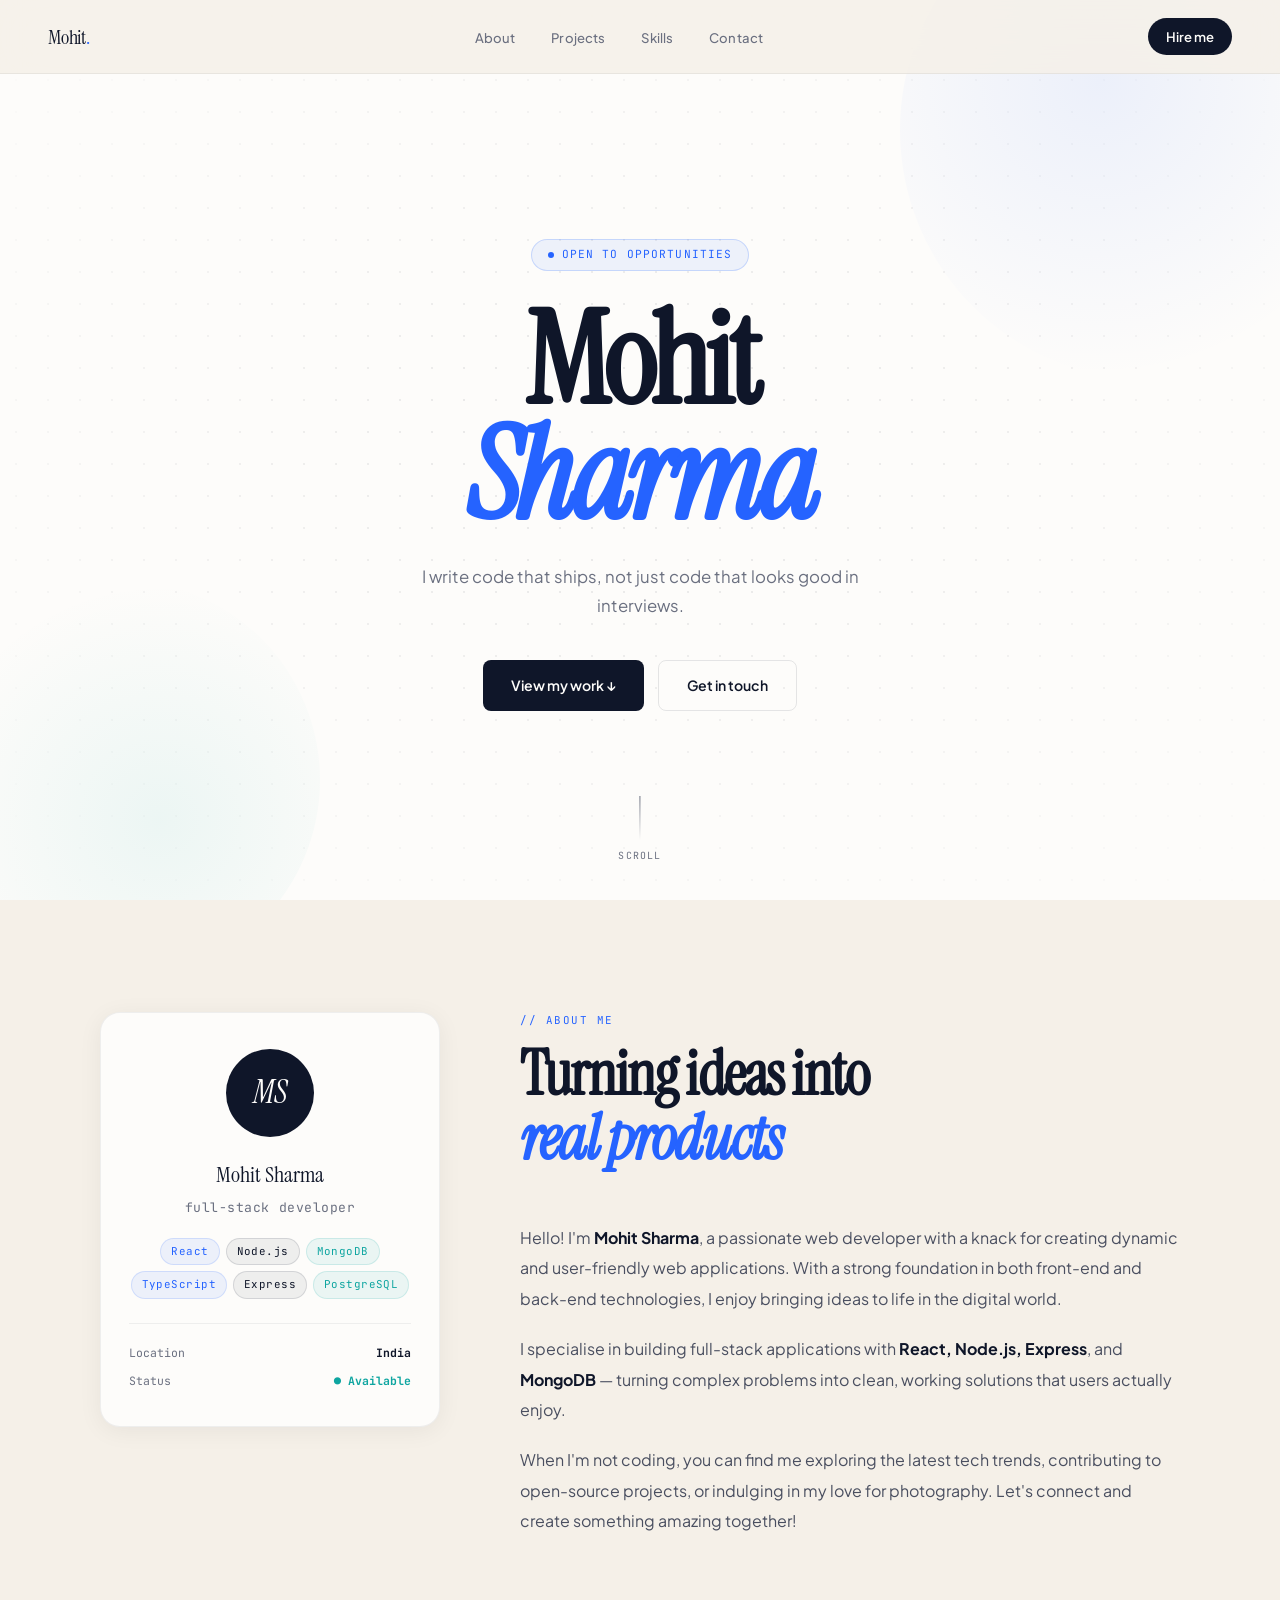
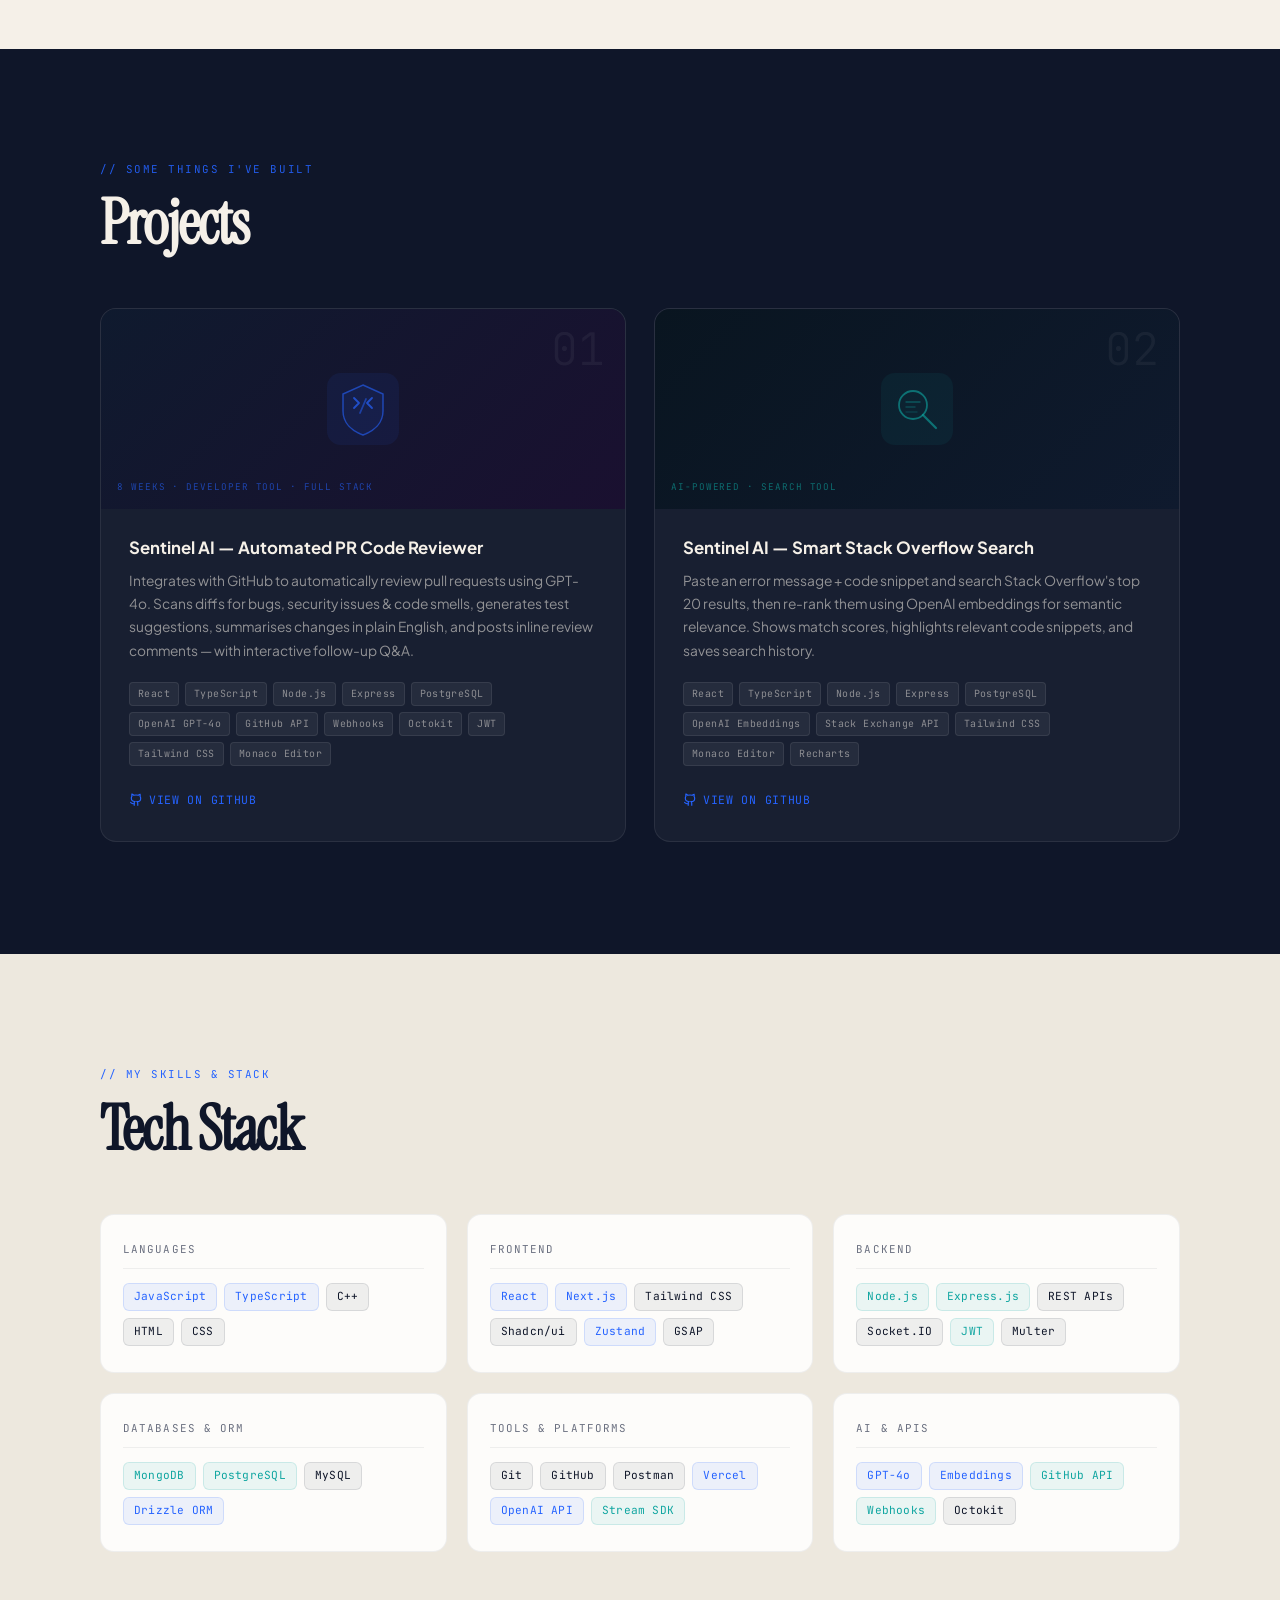
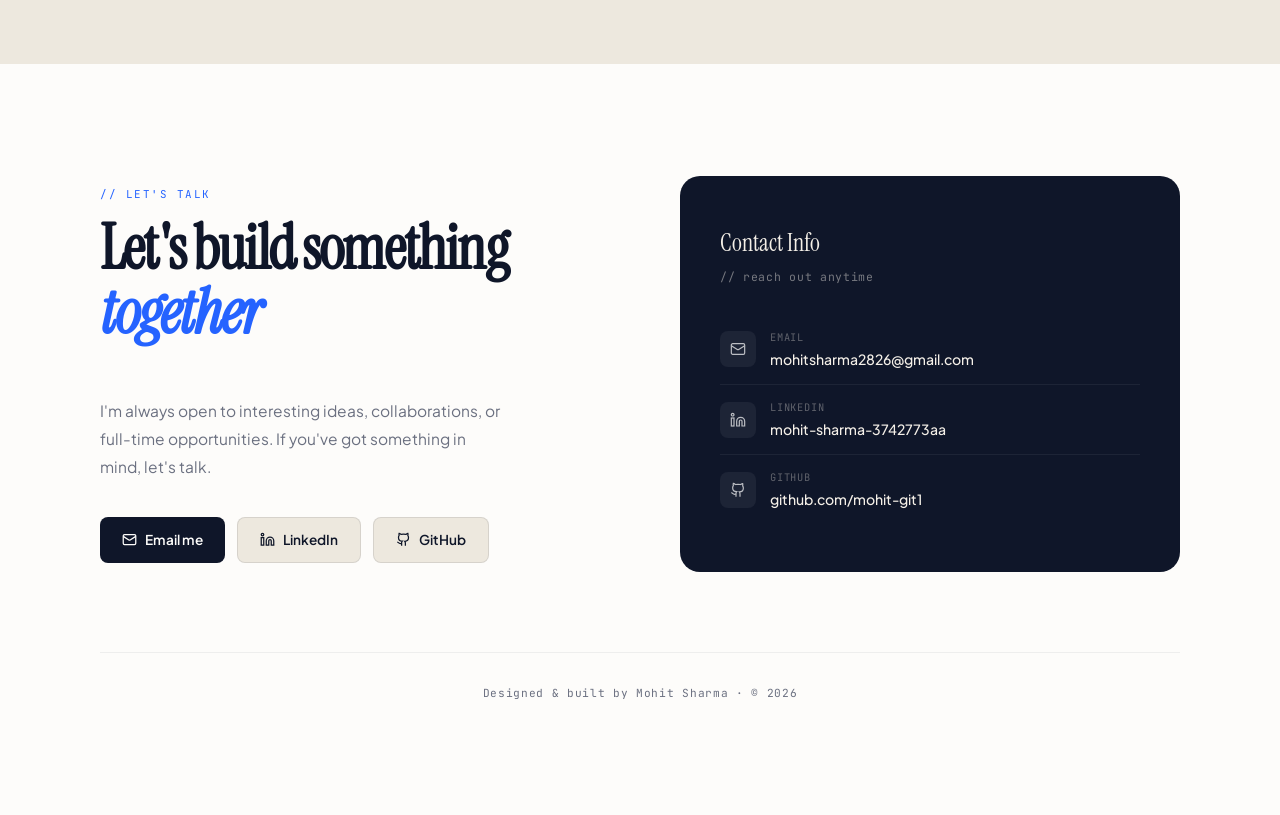
==== index.html @ 9b2e56fc "Initial commit Created from https://vercel.com/new" ====
<!DOCTYPE html>
<html lang="en">
<head>
  <meta charset="UTF-8" />
  <meta name="viewport" content="width=device-width, initial-scale=1.0" />
  <meta name="description" content="Mohit Sharma — Full-Stack Developer building real products." />
  <title>Mohit Sharma — Full-Stack Developer</title>
  <link rel="preconnect" href="https://fonts.googleapis.com" />
  <link rel="preconnect" href="https://fonts.gstatic.com" crossorigin />
  <link href="https://fonts.googleapis.com/css2?family=Instrument+Serif:ital@0;1&family=Plus+Jakarta+Sans:wght@300;400;500;600;700;800&family=JetBrains+Mono:wght@300;400;500&display=swap" rel="stylesheet" />
  <style>
    /* ─── VARIABLES ─── */
    :root {
      --cream:   #f5f0e8;
      --cream2:  #ede8de;
      --white:   #fdfcfa;
      --navy:    #0f1629;
      --navy2:   #162040;
      --blue:    #2563ff;
      --blue2:   #1d4ed8;
      --teal:    #0ea5a0;
      --rose:    #e8445a;
      --text:    #1a1f35;
      --muted:   #6b7080;
      --border:  rgba(15,22,41,0.1);
      --border2: rgba(15,22,41,0.06);

      --font-serif: 'Instrument Serif', serif;
      --font-sans:  'Plus Jakarta Sans', sans-serif;
      --font-mono:  'JetBrains Mono', monospace;
    }

    /* ─── RESET ─── */
    *, *::before, *::after { box-sizing: border-box; margin: 0; padding: 0; }
    html { scroll-behavior: smooth; }
    body {
      font-family: var(--font-sans);
      background: var(--cream);
      color: var(--text);
      line-height: 1.6;
      overflow-x: hidden;
    }
    ::selection { background: var(--blue); color: #fff; }

    /* ─── NAVBAR ─── */
    nav {
      position: fixed; top: 0; left: 0; right: 0;
      z-index: 100;
      padding: 18px 48px;
      display: flex; align-items: center; justify-content: space-between;
      background: rgba(245,240,232,0.85);
      backdrop-filter: blur(20px);
      border-bottom: 1px solid var(--border2);
    }
    .nav-logo {
      font-family: var(--font-serif);
      font-size: 1.25rem;
      color: var(--navy);
      text-decoration: none;
      letter-spacing: -0.01em;
    }
    .nav-logo span { color: var(--blue); }
    .nav-links { display: flex; gap: 36px; list-style: none; }
    .nav-links a {
      font-size: 0.82rem;
      font-weight: 500;
      color: var(--muted);
      text-decoration: none;
      letter-spacing: 0.01em;
      transition: color 0.2s;
    }
    .nav-links a:hover { color: var(--navy); }
    .nav-cta {
      font-size: 0.82rem;
      font-weight: 600;
      color: var(--white);
      background: var(--navy);
      padding: 8px 18px;
      border-radius: 100px;
      text-decoration: none;
      transition: background 0.2s;
    }
    .nav-cta:hover { background: var(--navy2); }

    /* ─── HERO ─── */
    #home {
      min-height: 100vh;
      display: flex; flex-direction: column;
      align-items: center; justify-content: center;
      padding: 130px 48px 80px;
      position: relative;
      overflow: hidden;
      background: var(--white);
    }

    /* Decorative blobs */
    .hero-blob1 {
      position: absolute;
      top: -120px; right: -120px;
      width: 500px; height: 500px;
      border-radius: 50%;
      background: radial-gradient(circle at 40% 40%, rgba(37,99,255,0.08), transparent 70%);
      pointer-events: none;
    }
    .hero-blob2 {
      position: absolute;
      bottom: -80px; left: -80px;
      width: 400px; height: 400px;
      border-radius: 50%;
      background: radial-gradient(circle at 60% 60%, rgba(14,165,160,0.07), transparent 70%);
      pointer-events: none;
    }
    /* Subtle dot grid */
    .hero-dots {
      position: absolute; inset: 0;
      background-image: radial-gradient(circle, rgba(15,22,41,0.08) 1px, transparent 1px);
      background-size: 32px 32px;
      mask-image: radial-gradient(ellipse 70% 70% at 50% 50%, black 20%, transparent 100%);
      pointer-events: none;
    }

    .hero-content {
      position: relative; z-index: 1;
      text-align: center;
      max-width: 780px;
    }

    .hero-badge {
      display: inline-flex; align-items: center; gap: 8px;
      font-family: var(--font-mono);
      font-size: 0.7rem;
      letter-spacing: 0.1em;
      text-transform: uppercase;
      color: var(--blue);
      background: rgba(37,99,255,0.07);
      border: 1px solid rgba(37,99,255,0.2);
      padding: 6px 16px;
      border-radius: 100px;
      margin-bottom: 32px;
    }
    .hero-badge-dot {
      width: 6px; height: 6px;
      border-radius: 50%;
      background: var(--blue);
      animation: blink 2s ease-in-out infinite;
    }
    @keyframes blink {
      0%,100% { opacity:1; } 50% { opacity:0.3; }
    }

    .hero-name {
      font-family: var(--font-serif);
      font-size: clamp(4rem, 10vw, 9rem);
      line-height: 0.9;
      letter-spacing: -0.04em;
      color: var(--navy);
      margin-bottom: 28px;
    }
    .hero-name em {
      font-style: italic;
      color: var(--blue);
    }

    .hero-tagline {
      font-size: 1.05rem;
      color: var(--muted);
      max-width: 440px;
      margin: 0 auto 40px;
      line-height: 1.75;
      font-weight: 400;
    }

    .hero-actions {
      display: flex; gap: 14px; justify-content: center; flex-wrap: wrap;
    }
    .btn-solid {
      display: inline-flex; align-items: center; gap: 8px;
      background: var(--navy);
      color: var(--white);
      font-size: 0.88rem;
      font-weight: 600;
      padding: 13px 28px;
      border-radius: 8px;
      text-decoration: none;
      transition: transform 0.2s, box-shadow 0.2s;
    }
    .btn-solid:hover { transform: translateY(-2px); box-shadow: 0 8px 28px rgba(15,22,41,0.2); }
    .btn-outline {
      display: inline-flex; align-items: center; gap: 8px;
      background: transparent;
      color: var(--navy);
      font-size: 0.88rem;
      font-weight: 600;
      padding: 13px 28px;
      border-radius: 8px;
      text-decoration: none;
      border: 1.5px solid var(--border);
      transition: border-color 0.2s, color 0.2s;
    }
    .btn-outline:hover { border-color: var(--blue); color: var(--blue); }

    .scroll-cue {
      position: absolute; bottom: 36px; left: 50%; transform: translateX(-50%);
      display: flex; flex-direction: column; align-items: center; gap: 8px;
      font-family: var(--font-mono); font-size: 0.62rem;
      letter-spacing: 0.12em; text-transform: uppercase;
      color: var(--muted);
    }
    .scroll-cue-bar {
      width: 1px; height: 44px;
      background: linear-gradient(to bottom, var(--muted), transparent);
      animation: grow 2s ease-in-out infinite;
    }
    @keyframes grow { 0%,100%{opacity:0.3;transform:scaleY(0.5)} 50%{opacity:1;transform:scaleY(1)} }

    /* ─── SHARED ─── */
    section { padding: 112px 48px; }
    .container { max-width: 1080px; margin: 0 auto; }
    .label {
      font-family: var(--font-mono);
      font-size: 0.68rem;
      letter-spacing: 0.14em;
      text-transform: uppercase;
      color: var(--blue);
      margin-bottom: 14px;
    }
    .heading {
      font-family: var(--font-serif);
      font-size: clamp(2.4rem, 5vw, 3.8rem);
      line-height: 1.05;
      letter-spacing: -0.03em;
      color: var(--navy);
      margin-bottom: 52px;
    }
    .heading em { font-style: italic; color: var(--blue); }

    /* ─── ABOUT ─── */
    #about { background: var(--cream); }

    .about-wrap {
      display: grid;
      grid-template-columns: 340px 1fr;
      gap: 80px;
      align-items: start;
    }
    .about-card {
      background: var(--white);
      border: 1px solid var(--border2);
      border-radius: 20px;
      padding: 36px 28px;
      text-align: center;
      box-shadow: 0 4px 24px rgba(15,22,41,0.06);
    }
    .about-monogram {
      width: 88px; height: 88px;
      border-radius: 50%;
      background: var(--navy);
      display: flex; align-items: center; justify-content: center;
      margin: 0 auto 20px;
      font-family: var(--font-serif);
      font-size: 2rem;
      color: var(--white);
      font-style: italic;
    }
    .about-card-name {
      font-family: var(--font-serif);
      font-size: 1.4rem;
      color: var(--navy);
      margin-bottom: 4px;
    }
    .about-card-role {
      font-size: 0.82rem;
      color: var(--muted);
      margin-bottom: 20px;
      font-family: var(--font-mono);
      letter-spacing: 0.04em;
    }
    .about-pills {
      display: flex; flex-wrap: wrap; gap: 6px; justify-content: center;
      margin-bottom: 24px;
    }
    .pill {
      font-family: var(--font-mono);
      font-size: 0.68rem;
      padding: 4px 10px;
      border-radius: 100px;
      letter-spacing: 0.04em;
    }
    .pill-blue   { background: rgba(37,99,255,0.08);  color: var(--blue);  border: 1px solid rgba(37,99,255,0.15); }
    .pill-teal   { background: rgba(14,165,160,0.08); color: var(--teal);  border: 1px solid rgba(14,165,160,0.15); }
    .pill-navy   { background: rgba(15,22,41,0.06);   color: var(--navy);  border: 1px solid rgba(15,22,41,0.12); }
    .about-divider { height: 1px; background: var(--border2); margin: 0 0 20px; }
    .about-stat {
      font-family: var(--font-mono);
      font-size: 0.72rem;
      color: var(--muted);
      display: flex; justify-content: space-between;
    }
    .about-stat strong { color: var(--navy); }

    .about-text p {
      font-size: 1rem;
      color: #4a4f60;
      line-height: 1.9;
      margin-bottom: 20px;
    }
    .about-text p strong { color: var(--navy); }
    .about-text p:last-child { margin-bottom: 0; }

    /* ─── PROJECTS ─── */
    #projects { background: var(--navy); }
    #projects .label { color: rgba(37,99,255,0.9); }
    #projects .heading { color: var(--cream); }
    #projects .heading em { color: rgba(37,99,255,0.9); }

    .proj-grid {
      display: grid;
      grid-template-columns: 1fr 1fr;
      gap: 28px;
    }

    .proj-card {
      background: rgba(255,255,255,0.04);
      border: 1px solid rgba(255,255,255,0.08);
      border-radius: 16px;
      overflow: hidden;
      transition: transform 0.3s, border-color 0.3s;
      display: flex; flex-direction: column;
    }
    .proj-card:hover {
      transform: translateY(-5px);
      border-color: rgba(37,99,255,0.4);
    }

    .proj-thumb {
      height: 200px;
      display: flex; align-items: center; justify-content: center;
      position: relative;
      overflow: hidden;
    }
    .proj-thumb-num {
      position: absolute; top: 18px; right: 20px;
      font-family: var(--font-mono);
      font-size: 2.8rem; font-weight: 300;
      line-height: 1;
      color: rgba(255,255,255,0.05);
    }
    .proj-thumb-tag {
      position: absolute; bottom: 14px; left: 16px;
      font-family: var(--font-mono);
      font-size: 0.58rem; letter-spacing: 0.1em;
      text-transform: uppercase;
    }

    .proj-body {
      padding: 28px;
      flex: 1; display: flex; flex-direction: column;
    }
    .proj-title {
      font-size: 1.05rem; font-weight: 700;
      color: var(--cream);
      margin-bottom: 10px;
      line-height: 1.3;
    }
    .proj-desc {
      font-size: 0.86rem;
      color: rgba(245,240,232,0.55);
      line-height: 1.7;
      margin-bottom: 20px;
      flex: 1;
    }
    .proj-chips {
      display: flex; flex-wrap: wrap; gap: 6px;
      margin-bottom: 22px;
    }
    .chip {
      font-family: var(--font-mono);
      font-size: 0.62rem;
      padding: 3px 8px;
      border-radius: 4px;
      background: rgba(255,255,255,0.06);
      color: rgba(245,240,232,0.5);
      border: 1px solid rgba(255,255,255,0.08);
      letter-spacing: 0.04em;
    }
    .proj-link {
      font-family: var(--font-mono);
      font-size: 0.72rem;
      letter-spacing: 0.06em;
      text-transform: uppercase;
      color: var(--blue);
      text-decoration: none;
      transition: opacity 0.2s;
      display: inline-flex; align-items: center; gap: 6px;
    }
    .proj-link:hover { opacity: 0.7; }

    /* ─── SKILLS ─── */
    #skills { background: var(--cream2); }

    .skills-grid {
      display: grid;
      grid-template-columns: repeat(3, 1fr);
      gap: 20px;
    }
    .skill-box {
      background: var(--white);
      border: 1px solid var(--border2);
      border-radius: 14px;
      padding: 26px 22px;
      transition: box-shadow 0.25s, transform 0.25s;
    }
    .skill-box:hover {
      box-shadow: 0 8px 32px rgba(15,22,41,0.08);
      transform: translateY(-3px);
    }
    .skill-box-title {
      font-family: var(--font-mono);
      font-size: 0.68rem;
      letter-spacing: 0.1em;
      text-transform: uppercase;
      color: var(--muted);
      margin-bottom: 14px;
      padding-bottom: 10px;
      border-bottom: 1px solid var(--border2);
    }
    .skill-tags { display: flex; flex-wrap: wrap; gap: 7px; }
    .stag {
      font-family: var(--font-mono);
      font-size: 0.7rem;
      padding: 4px 10px;
      border-radius: 6px;
      letter-spacing: 0.02em;
    }
    .stag-b { background: rgba(37,99,255,0.08);  color: var(--blue); border: 1px solid rgba(37,99,255,0.15); }
    .stag-t { background: rgba(14,165,160,0.08); color: var(--teal); border: 1px solid rgba(14,165,160,0.15); }
    .stag-n { background: rgba(15,22,41,0.06);   color: var(--navy); border: 1px solid rgba(15,22,41,0.1); }

    /* ─── CONTACT ─── */
    #contact { background: var(--white); }
    .contact-inner {
      display: grid;
      grid-template-columns: 1fr 1fr;
      gap: 80px;
      align-items: center;
    }
    .contact-left .heading { margin-bottom: 20px; }
    .contact-desc {
      font-size: 0.97rem;
      color: var(--muted);
      line-height: 1.8;
      margin-bottom: 36px;
      max-width: 400px;
    }
    .contact-links-row {
      display: flex; gap: 12px; flex-wrap: wrap;
    }
    .cl {
      display: inline-flex; align-items: center; gap: 8px;
      padding: 11px 22px;
      border-radius: 8px;
      font-size: 0.85rem;
      font-weight: 600;
      text-decoration: none;
      transition: transform 0.2s, box-shadow 0.2s;
    }
    .cl:hover { transform: translateY(-2px); }
    .cl-filled { background: var(--navy); color: var(--white); }
    .cl-filled:hover { box-shadow: 0 8px 28px rgba(15,22,41,0.2); }
    .cl-soft { background: var(--cream2); color: var(--navy); border: 1px solid var(--border); }
    .cl-soft:hover { border-color: var(--navy); }

    .contact-right {
      background: var(--navy);
      border-radius: 20px;
      padding: 48px 40px;
      color: var(--cream);
    }
    .contact-right-title {
      font-family: var(--font-serif);
      font-size: 1.5rem;
      margin-bottom: 6px;
      color: var(--cream);
    }
    .contact-right-sub {
      font-family: var(--font-mono);
      font-size: 0.72rem;
      color: rgba(245,240,232,0.45);
      letter-spacing: 0.06em;
      margin-bottom: 28px;
    }
    .contact-info-row {
      display: flex; align-items: center; gap: 14px;
      padding: 14px 0;
      border-bottom: 1px solid rgba(255,255,255,0.06);
    }
    .contact-info-row:last-child { border-bottom: none; }
    .ci-icon {
      width: 36px; height: 36px;
      border-radius: 8px;
      background: rgba(255,255,255,0.06);
      display: flex; align-items: center; justify-content: center;
      flex-shrink: 0;
    }
    .ci-icon svg { opacity: 0.7; }
    .ci-label {
      font-family: var(--font-mono);
      font-size: 0.65rem;
      color: rgba(245,240,232,0.35);
      text-transform: uppercase;
      letter-spacing: 0.08em;
      margin-bottom: 2px;
    }
    .ci-value {
      font-size: 0.88rem;
      color: var(--cream);
      font-weight: 500;
    }
    .ci-value a { color: inherit; text-decoration: none; }
    .ci-value a:hover { color: rgba(37,99,255,0.9); }

    .contact-footer {
      margin-top: 80px;
      padding-top: 32px;
      border-top: 1px solid var(--border2);
      font-family: var(--font-mono);
      font-size: 0.7rem;
      color: var(--muted);
      text-align: center;
      letter-spacing: 0.06em;
    }

    /* ─── ANIMATIONS ─── */
    .fade-up {
      opacity: 0;
      transform: translateY(28px);
      transition: opacity 0.7s cubic-bezier(0.22,1,0.36,1), transform 0.7s cubic-bezier(0.22,1,0.36,1);
    }
    .fade-up.visible { opacity: 1; transform: translateY(0); }
    .fade-up:nth-child(2) { transition-delay: 0.08s; }
    .fade-up:nth-child(3) { transition-delay: 0.16s; }
    .fade-up:nth-child(4) { transition-delay: 0.24s; }

    /* ─── RESPONSIVE ─── */
    @media (max-width: 900px) {
      nav { padding: 16px 24px; }
      .nav-links { display: none; }
      section { padding: 72px 24px; }
      .about-wrap { grid-template-columns: 1fr; gap: 36px; }
      .about-card { max-width: 320px; margin: 0 auto; }
      .proj-grid { grid-template-columns: 1fr; }
      .skills-grid { grid-template-columns: 1fr 1fr; }
      .contact-inner { grid-template-columns: 1fr; gap: 48px; }
    }
    @media (max-width: 560px) {
      .skills-grid { grid-template-columns: 1fr; }
      .hero-name { font-size: 3.4rem; }
    }
  </style>
</head>
<body>

  <!-- ── NAV ── -->
  <nav>
    <a href="#home" class="nav-logo">Mohit<span>.</span></a>
    <ul class="nav-links">
      <li><a href="#about">About</a></li>
      <li><a href="#projects">Projects</a></li>
      <li><a href="#skills">Skills</a></li>
      <li><a href="#contact">Contact</a></li>
    </ul>
    <a href="mailto:mohitsharma2826@gmail.com" class="nav-cta">Hire me</a>
  </nav>

  <!-- ── HERO ── -->
  <section id="home">
    <div class="hero-dots"></div>
    <div class="hero-blob1"></div>
    <div class="hero-blob2"></div>

    <div class="hero-content">
      <div class="hero-badge">
        <span class="hero-badge-dot"></span>
        Open to opportunities
      </div>
      <h1 class="hero-name">Mohit<br /><em>Sharma</em></h1>
      <p class="hero-tagline">
      I write code that ships, not just code that looks good in interviews.
      </p>
      <div class="hero-actions">
        <a href="#projects" class="btn-solid">View my work ↓</a>
        <a href="#contact" class="btn-outline">Get in touch</a>
      </div>
    </div>

    <div class="scroll-cue">
      <div class="scroll-cue-bar"></div>
      <span>scroll</span>
    </div>
  </section>

  <!-- ── ABOUT ── -->
  <section id="about">
    <div class="container">
      <div class="about-wrap">
        <div class="about-card fade-up">
          <div class="about-monogram">MS</div>
          <div class="about-card-name">Mohit Sharma</div>
          <div class="about-card-role">full-stack developer</div>
          <div class="about-pills">
            <span class="pill pill-blue">React</span>
            <span class="pill pill-navy">Node.js</span>
            <span class="pill pill-teal">MongoDB</span>
            <span class="pill pill-blue">TypeScript</span>
            <span class="pill pill-navy">Express</span>
            <span class="pill pill-teal">PostgreSQL</span>
          </div>
          <div class="about-divider"></div>
          <div class="about-stat">
            <span>Location</span>
            <strong>India</strong>
          </div>
          <div class="about-stat" style="margin-top:10px;">
            <span>Status</span>
            <strong style="color:var(--teal);">● Available</strong>
          </div>
        </div>

        <div class="about-text fade-up">
          <div class="label">// about me</div>
          <h2 class="heading">Turning ideas into<br /><em>real products</em></h2>
          <p>
            Hello! I'm <strong>Mohit Sharma</strong>, a passionate web developer with a knack for
            creating dynamic and user-friendly web applications. With a strong foundation in both
            front-end and back-end technologies, I enjoy bringing ideas to life in the digital world.
          </p>
          <p>
            I specialise in building full-stack applications with <strong>React, Node.js, Express</strong>,
            and <strong>MongoDB</strong> — turning complex problems into clean, working solutions
            that users actually enjoy.
          </p>
          <p>
            When I'm not coding, you can find me exploring the latest tech trends, contributing to
            open-source projects, or indulging in my love for photography. Let's connect and create
            something amazing together!
          </p>
        </div>
      </div>
    </div>
  </section>

  <!-- ── PROJECTS ── -->
  <section id="projects">
    <div class="container">
      <div class="label fade-up">// some things i've built</div>
      <h2 class="heading fade-up">Projects</h2>

      <div class="proj-grid">

        <!-- Sentinel AI: PR Reviewer -->
        <div class="proj-card fade-up">
          <div class="proj-thumb" style="background: linear-gradient(135deg, #0f1a2e 0%, #1a1030 100%);">
            <span class="proj-thumb-num">01</span>
            <svg width="72" height="72" fill="none" viewBox="0 0 72 72">
              <rect width="72" height="72" rx="14" fill="rgba(37,99,255,0.08)"/>
              <path d="M36 12 L56 21 L56 38 C56 50 47 58 36 62 C25 58 16 50 16 38 L16 21 Z"
                stroke="rgba(37,99,255,0.6)" stroke-width="1.5" fill="rgba(37,99,255,0.06)"/>
              <path d="M27 35 l5-5 l-5-5" stroke="rgba(37,99,255,0.7)" stroke-width="1.8" stroke-linecap="round" stroke-linejoin="round"/>
              <path d="M45 35 l-5-5 l5-5" stroke="rgba(37,99,255,0.7)" stroke-width="1.8" stroke-linecap="round" stroke-linejoin="round"/>
              <line x1="33" y1="40" x2="39" y2="26" stroke="rgba(37,99,255,0.5)" stroke-width="1.8" stroke-linecap="round"/>
            </svg>
            <span class="proj-thumb-tag" style="color:rgba(37,99,255,0.6);">8 weeks · Developer Tool · Full Stack</span>
          </div>
          <div class="proj-body">
            <div class="proj-title">Sentinel AI — Automated PR Code Reviewer</div>
            <div class="proj-desc">Integrates with GitHub to automatically review pull requests using GPT-4o. Scans diffs for bugs, security issues & code smells, generates test suggestions, summarises changes in plain English, and posts inline review comments — with interactive follow-up Q&A.</div>
            <div class="proj-chips">
              <span class="chip">React</span><span class="chip">TypeScript</span>
              <span class="chip">Node.js</span><span class="chip">Express</span>
              <span class="chip">PostgreSQL</span><span class="chip">OpenAI GPT-4o</span>
              <span class="chip">GitHub API</span><span class="chip">Webhooks</span>
              <span class="chip">Octokit</span><span class="chip">JWT</span>
              <span class="chip">Tailwind CSS</span><span class="chip">Monaco Editor</span>
            </div>
            <div>
              <a href="https://github.com/mohit-git1" target="_blank" rel="noopener" class="proj-link">
                <svg width="14" height="14" viewBox="0 0 24 24" fill="none" stroke="currentColor" stroke-width="2"><path d="M15 22v-4a4.8 4.8 0 0 0-1-3.2c3 0 6-2 6-5.5.08-1.25-.27-2.48-1-3.5.28-1.15.28-2.35 0-3.5 0 0-1 0-3 1.5-2.64-.5-5.36-.5-8 0C6 2 5 2 5 2c-.3 1.15-.3 2.35 0 3.5A5.4 5.4 0 0 0 4 9c0 3.5 3 5.5 6 5.5-.39.49-.68 1.05-.85 1.65-.17.6-.22 1.23-.15 1.85v4"/><path d="M9 18c-4.51 2-5-2-7-2"/></svg>
                View on GitHub
              </a>
            </div>
          </div>
        </div>

        <!-- Sentinel AI: Stack Overflow Search -->
        <div class="proj-card fade-up">
          <div class="proj-thumb" style="background: linear-gradient(135deg, #091520 0%, #0f1a2e 100%);">
            <span class="proj-thumb-num">02</span>
            <svg width="72" height="72" fill="none" viewBox="0 0 72 72">
              <rect width="72" height="72" rx="14" fill="rgba(14,165,160,0.08)"/>
              <circle cx="32" cy="32" r="14" stroke="rgba(14,165,160,0.6)" stroke-width="1.8"/>
              <line x1="42" y1="42" x2="55" y2="55" stroke="rgba(14,165,160,0.6)" stroke-width="2.2" stroke-linecap="round"/>
              <line x1="25" y1="29" x2="39" y2="29" stroke="rgba(14,165,160,0.4)" stroke-width="1.4" stroke-linecap="round"/>
              <line x1="25" y1="34" x2="34" y2="34" stroke="rgba(14,165,160,0.3)" stroke-width="1.4" stroke-linecap="round"/>
              <line x1="25" y1="39" x2="36" y2="39" stroke="rgba(14,165,160,0.2)" stroke-width="1.4" stroke-linecap="round"/>
            </svg>
            <span class="proj-thumb-tag" style="color:rgba(14,165,160,0.6);">AI-Powered · Search Tool</span>
          </div>
          <div class="proj-body">
            <div class="proj-title">Sentinel AI — Smart Stack Overflow Search</div>
            <div class="proj-desc">Paste an error message + code snippet and search Stack Overflow's top 20 results, then re-rank them using OpenAI embeddings for semantic relevance. Shows match scores, highlights relevant code snippets, and saves search history.</div>
            <div class="proj-chips">
              <span class="chip">React</span><span class="chip">TypeScript</span>
              <span class="chip">Node.js</span><span class="chip">Express</span>
              <span class="chip">PostgreSQL</span><span class="chip">OpenAI Embeddings</span>
              <span class="chip">Stack Exchange API</span><span class="chip">Tailwind CSS</span>
              <span class="chip">Monaco Editor</span><span class="chip">Recharts</span>
            </div>
            <div>
              <a href="https://github.com/mohit-git1" target="_blank" rel="noopener" class="proj-link">
                <svg width="14" height="14" viewBox="0 0 24 24" fill="none" stroke="currentColor" stroke-width="2"><path d="M15 22v-4a4.8 4.8 0 0 0-1-3.2c3 0 6-2 6-5.5.08-1.25-.27-2.48-1-3.5.28-1.15.28-2.35 0-3.5 0 0-1 0-3 1.5-2.64-.5-5.36-.5-8 0C6 2 5 2 5 2c-.3 1.15-.3 2.35 0 3.5A5.4 5.4 0 0 0 4 9c0 3.5 3 5.5 6 5.5-.39.49-.68 1.05-.85 1.65-.17.6-.22 1.23-.15 1.85v4"/><path d="M9 18c-4.51 2-5-2-7-2"/></svg>
                View on GitHub
              </a>
            </div>
          </div>
        </div>

      </div>
    </div>
  </section>

  <!-- ── SKILLS ── -->
  <section id="skills">
    <div class="container">
      <div class="label fade-up">// my skills & stack</div>
      <h2 class="heading fade-up">Tech Stack</h2>

      <div class="skills-grid">

        <div class="skill-box fade-up">
          <div class="skill-box-title">Languages</div>
          <div class="skill-tags">
            <span class="stag stag-b">JavaScript</span>
            <span class="stag stag-b">TypeScript</span>
            <span class="stag stag-n">C++</span>
            <span class="stag stag-n">HTML</span>
            <span class="stag stag-n">CSS</span>
          </div>
        </div>

        <div class="skill-box fade-up">
          <div class="skill-box-title">Frontend</div>
          <div class="skill-tags">
            <span class="stag stag-b">React</span>
            <span class="stag stag-b">Next.js</span>
            <span class="stag stag-n">Tailwind CSS</span>
            <span class="stag stag-n">Shadcn/ui</span>
            <span class="stag stag-b">Zustand</span>
            <span class="stag stag-n">GSAP</span>
          </div>
        </div>

        <div class="skill-box fade-up">
          <div class="skill-box-title">Backend</div>
          <div class="skill-tags">
            <span class="stag stag-t">Node.js</span>
            <span class="stag stag-t">Express.js</span>
            <span class="stag stag-n">REST APIs</span>
            <span class="stag stag-n">Socket.IO</span>
            <span class="stag stag-t">JWT</span>
            <span class="stag stag-n">Multer</span>
          </div>
        </div>

        <div class="skill-box fade-up">
          <div class="skill-box-title">Databases & ORM</div>
          <div class="skill-tags">
            <span class="stag stag-t">MongoDB</span>
            <span class="stag stag-t">PostgreSQL</span>
            <span class="stag stag-n">MySQL</span>
            <span class="stag stag-b">Drizzle ORM</span>
          </div>
        </div>

        <div class="skill-box fade-up">
          <div class="skill-box-title">Tools & Platforms</div>
          <div class="skill-tags">
            <span class="stag stag-n">Git</span>
            <span class="stag stag-n">GitHub</span>
            <span class="stag stag-n">Postman</span>
            <span class="stag stag-b">Vercel</span>
            <span class="stag stag-b">OpenAI API</span>
            <span class="stag stag-t">Stream SDK</span>
          </div>
        </div>

        <div class="skill-box fade-up">
          <div class="skill-box-title">AI & APIs</div>
          <div class="skill-tags">
            <span class="stag stag-b">GPT-4o</span>
            <span class="stag stag-b">Embeddings</span>
            <span class="stag stag-t">GitHub API</span>
            <span class="stag stag-t">Webhooks</span>
            <span class="stag stag-n">Octokit</span>
          </div>
        </div>

      </div>
    </div>
  </section>

  <!-- ── CONTACT ── -->
  <section id="contact">
    <div class="container">
      <div class="contact-inner">

        <div class="fade-up">
          <div class="label">// let's talk</div>
          <h2 class="heading">Let's build something<br /><em>together</em></h2>
          <p class="contact-desc">
            I'm always open to interesting ideas, collaborations, or full-time opportunities.
            If you've got something in mind, let's talk.
          </p>
          <div class="contact-links-row">
            <a href="mailto:mohitsharma2826@gmail.com" class="cl cl-filled">
              <svg width="15" height="15" viewBox="0 0 24 24" fill="none" stroke="currentColor" stroke-width="2"><rect x="2" y="4" width="20" height="16" rx="2"/><path d="m22 7-8.97 5.7a1.94 1.94 0 0 1-2.06 0L2 7"/></svg>
              Email me
            </a>
            <a href="https://www.linkedin.com/in/mohit-sharma-3742773aa/" target="_blank" rel="noopener" class="cl cl-soft">
              <svg width="15" height="15" viewBox="0 0 24 24" fill="none" stroke="currentColor" stroke-width="2"><path d="M16 8a6 6 0 0 1 6 6v7h-4v-7a2 2 0 0 0-2-2 2 2 0 0 0-2 2v7h-4v-7a6 6 0 0 1 6-6z"/><rect x="2" y="9" width="4" height="12"/><circle cx="4" cy="4" r="2"/></svg>
              LinkedIn
            </a>
            <a href="https://github.com/mohit-git1" target="_blank" rel="noopener" class="cl cl-soft">
              <svg width="15" height="15" viewBox="0 0 24 24" fill="none" stroke="currentColor" stroke-width="2"><path d="M15 22v-4a4.8 4.8 0 0 0-1-3.2c3 0 6-2 6-5.5.08-1.25-.27-2.48-1-3.5.28-1.15.28-2.35 0-3.5 0 0-1 0-3 1.5-2.64-.5-5.36-.5-8 0C6 2 5 2 5 2c-.3 1.15-.3 2.35 0 3.5A5.4 5.4 0 0 0 4 9c0 3.5 3 5.5 6 5.5-.39.49-.68 1.05-.85 1.65-.17.6-.22 1.23-.15 1.85v4"/><path d="M9 18c-4.51 2-5-2-7-2"/></svg>
              GitHub
            </a>
          </div>
        </div>

        <div class="contact-right fade-up">
          <div class="contact-right-title">Contact Info</div>
          <div class="contact-right-sub">// reach out anytime</div>

          <div class="contact-info-row">
            <div class="ci-icon">
              <svg width="16" height="16" viewBox="0 0 24 24" fill="none" stroke="white" stroke-width="1.8"><rect x="2" y="4" width="20" height="16" rx="2"/><path d="m22 7-8.97 5.7a1.94 1.94 0 0 1-2.06 0L2 7"/></svg>
            </div>
            <div>
              <div class="ci-label">Email</div>
              <div class="ci-value"><a href="mailto:mohitsharma2826@gmail.com">mohitsharma2826@gmail.com</a></div>
            </div>
          </div>

          <div class="contact-info-row">
            <div class="ci-icon">
              <svg width="16" height="16" viewBox="0 0 24 24" fill="none" stroke="white" stroke-width="1.8"><path d="M16 8a6 6 0 0 1 6 6v7h-4v-7a2 2 0 0 0-2-2 2 2 0 0 0-2 2v7h-4v-7a6 6 0 0 1 6-6z"/><rect x="2" y="9" width="4" height="12"/><circle cx="4" cy="4" r="2"/></svg>
            </div>
            <div>
              <div class="ci-label">LinkedIn</div>
              <div class="ci-value"><a href="https://www.linkedin.com/in/mohit-sharma-3742773aa/" target="_blank" rel="noopener">mohit-sharma-3742773aa</a></div>
            </div>
          </div>

          <div class="contact-info-row">
            <div class="ci-icon">
              <svg width="16" height="16" viewBox="0 0 24 24" fill="none" stroke="white" stroke-width="1.8"><path d="M15 22v-4a4.8 4.8 0 0 0-1-3.2c3 0 6-2 6-5.5.08-1.25-.27-2.48-1-3.5.28-1.15.28-2.35 0-3.5 0 0-1 0-3 1.5-2.64-.5-5.36-.5-8 0C6 2 5 2 5 2c-.3 1.15-.3 2.35 0 3.5A5.4 5.4 0 0 0 4 9c0 3.5 3 5.5 6 5.5-.39.49-.68 1.05-.85 1.65-.17.6-.22 1.23-.15 1.85v4"/><path d="M9 18c-4.51 2-5-2-7-2"/></svg>
            </div>
            <div>
              <div class="ci-label">GitHub</div>
              <div class="ci-value"><a href="https://github.com/mohit-git1" target="_blank" rel="noopener">github.com/mohit-git1</a></div>
            </div>
          </div>
        </div>

      </div>

      <div class="contact-footer">
        Designed &amp; built by Mohit Sharma · © <span id="year"></span>
      </div>
    </div>
  </section>

  <!-- ── JS ── -->
  <script>
    // Year
    document.getElementById('year').textContent = new Date().getFullYear();

    // Scroll animations
    const observer = new IntersectionObserver(entries => {
      entries.forEach(e => { if (e.isIntersecting) e.target.classList.add('visible'); });
    }, { threshold: 0.1 });
    document.querySelectorAll('.fade-up').forEach(el => observer.observe(el));

    // Hero entrance
    const name = document.querySelector('.hero-name');
    name.style.opacity = '0';
    name.style.transform = 'translateY(18px)';
    setTimeout(() => {
      name.style.transition = 'opacity 0.9s cubic-bezier(0.22,1,0.36,1), transform 0.9s cubic-bezier(0.22,1,0.36,1)';
      name.style.opacity = '1';
      name.style.transform = 'translateY(0)';
    }, 80);
  </script>

</body>
</html>
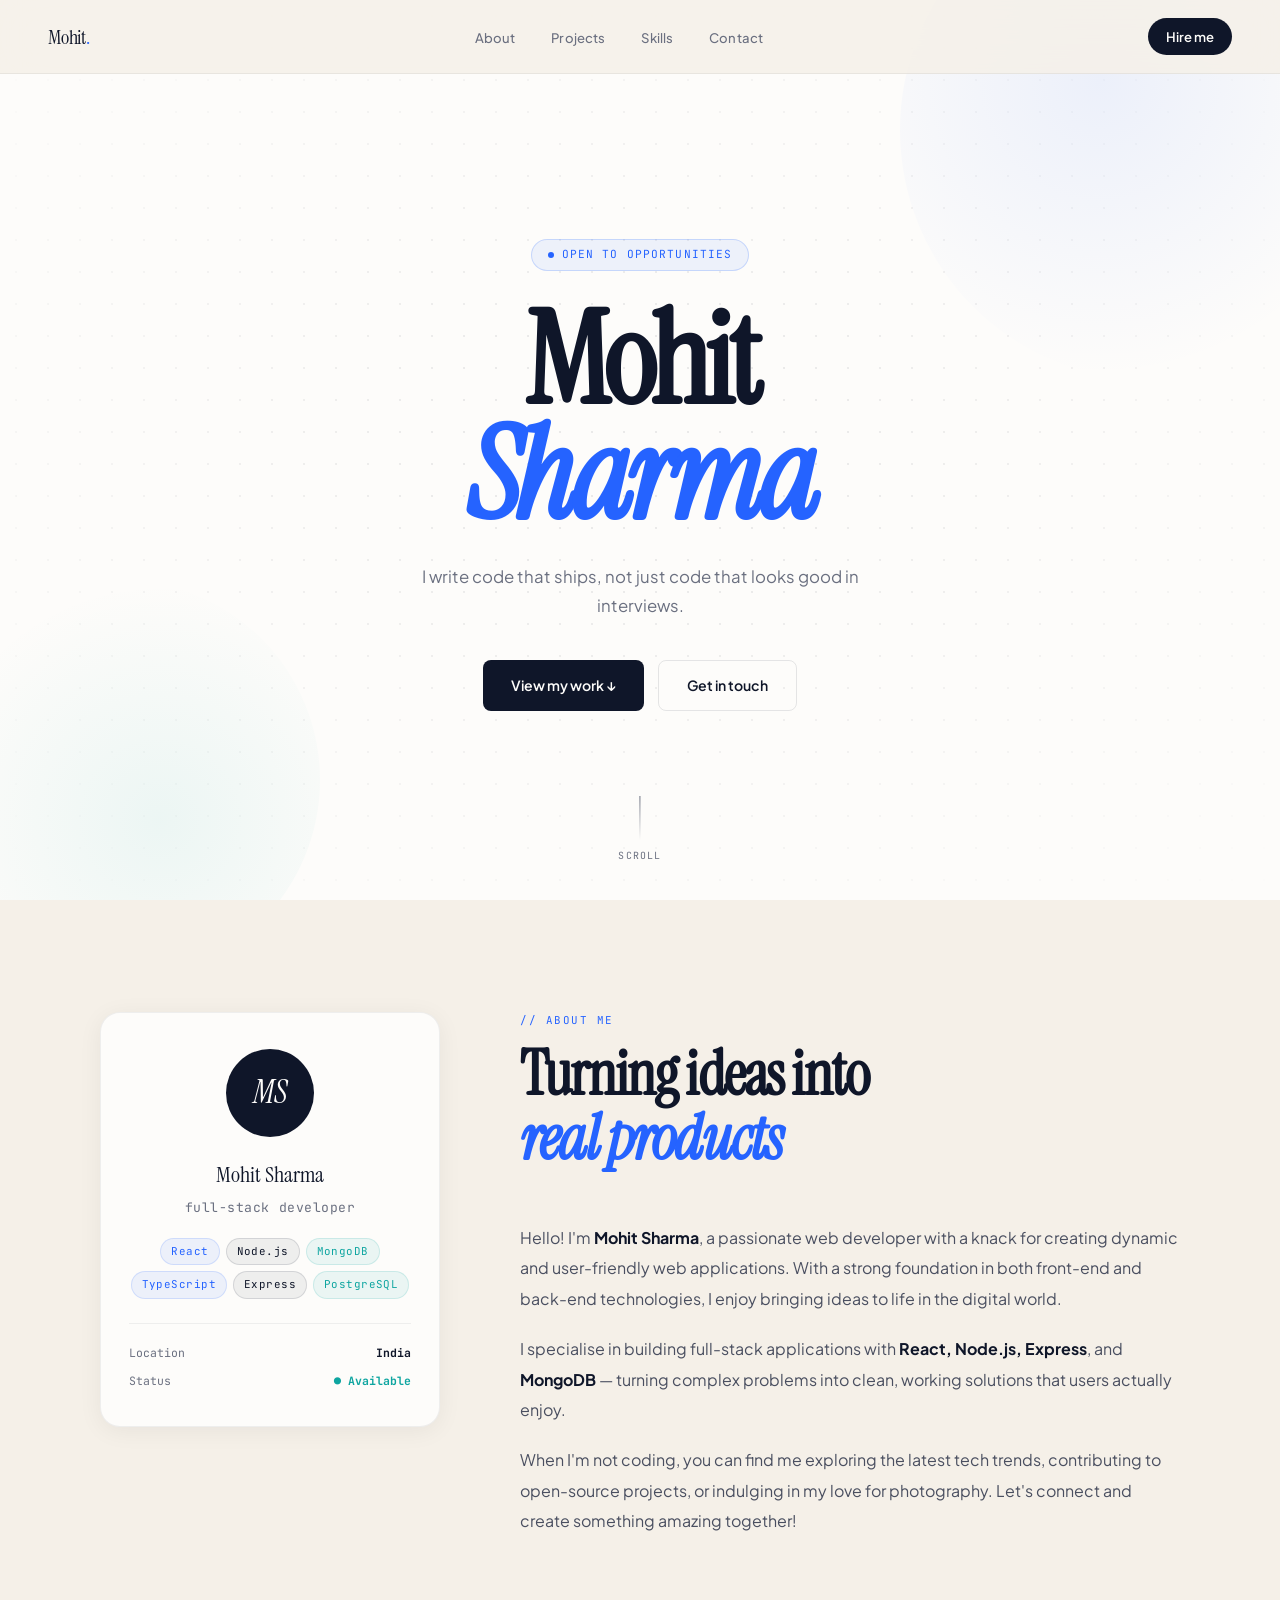
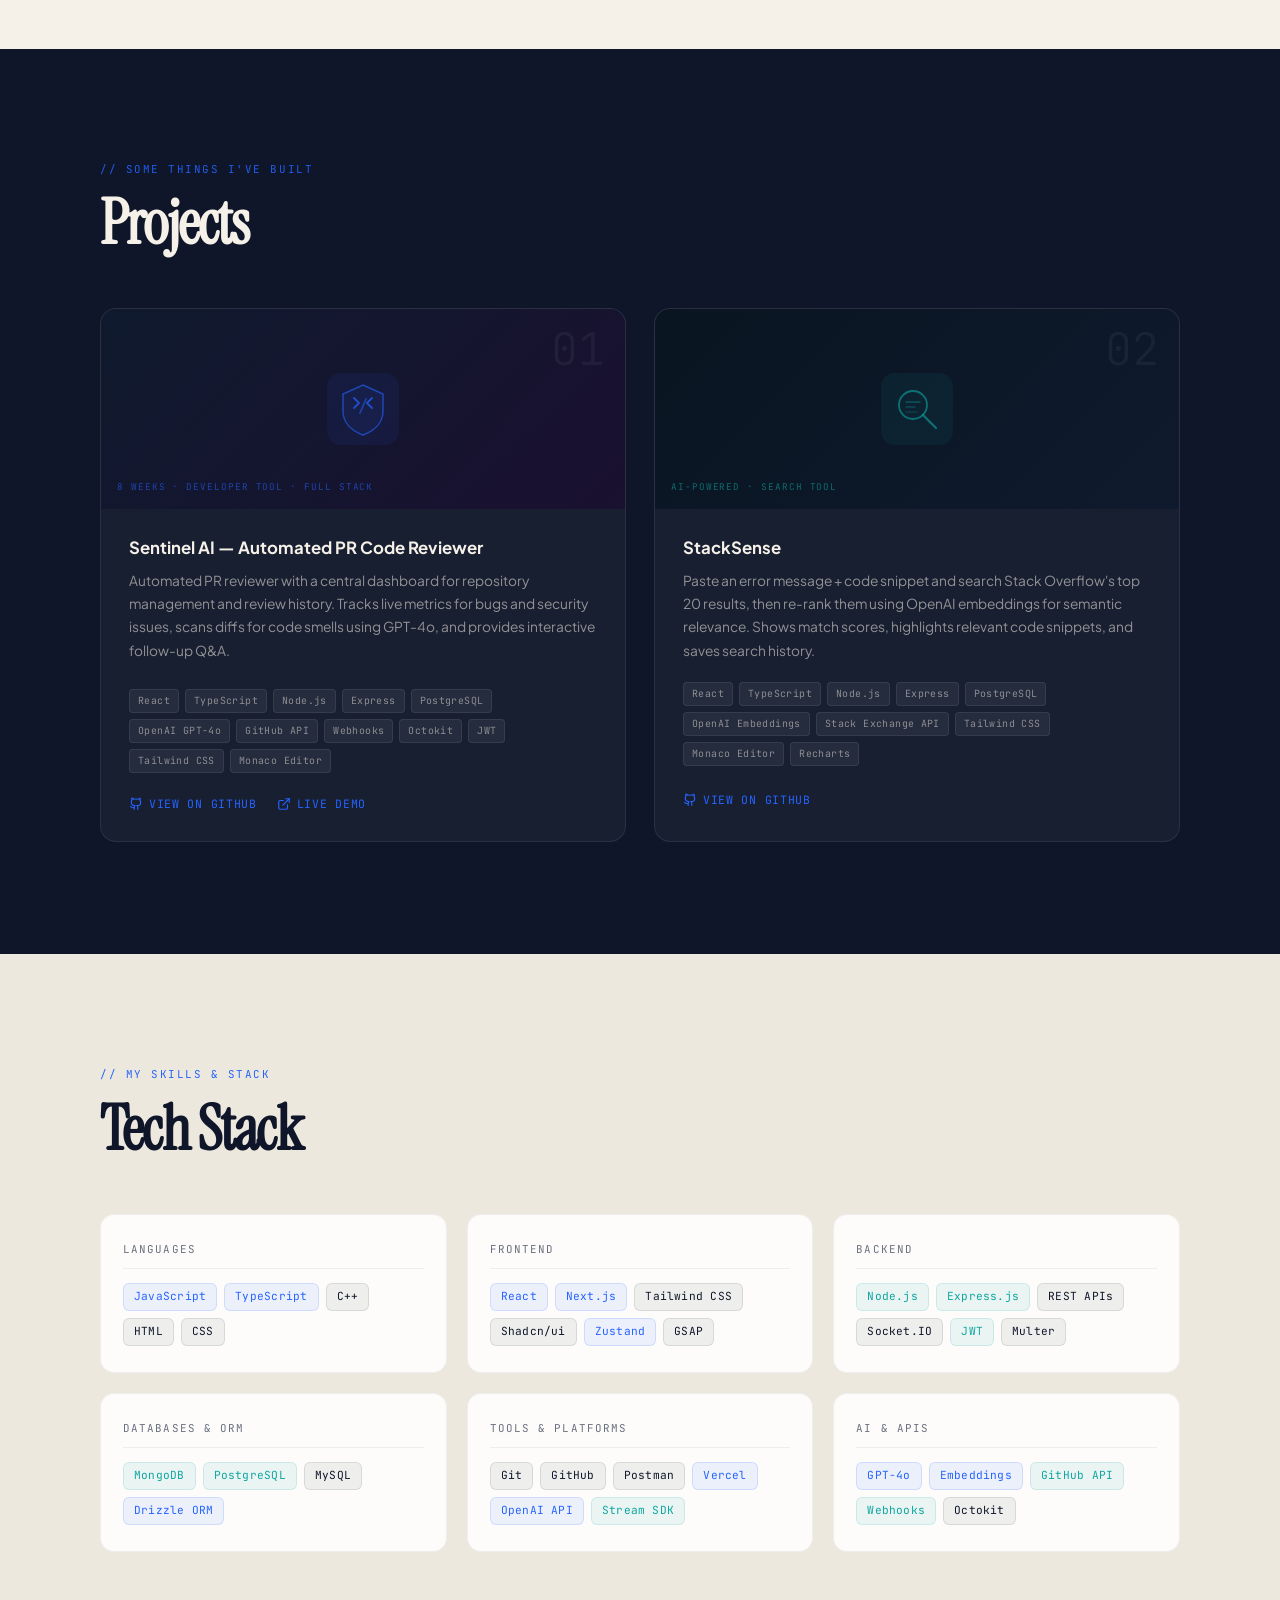
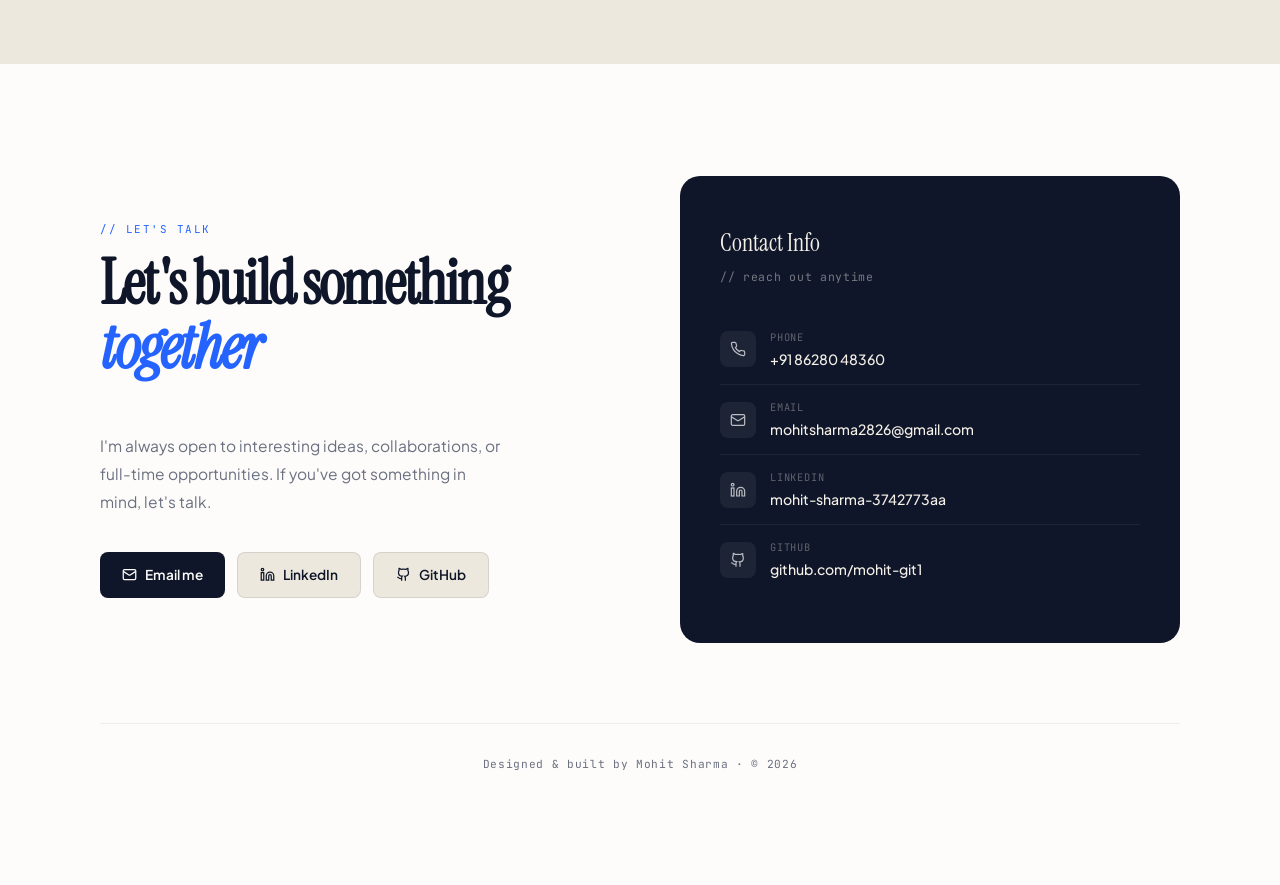
==== commit 55f98436: "added contact number" ====
--- a/index.html
+++ b/index.html
@@ -673,7 +673,7 @@
           </div>
           <div class="proj-body">
             <div class="proj-title">Sentinel AI — Automated PR Code Reviewer</div>
-            <div class="proj-desc">Integrates with GitHub to automatically review pull requests using GPT-4o. Scans diffs for bugs, security issues & code smells, generates test suggestions, summarises changes in plain English, and posts inline review comments — with interactive follow-up Q&A.</div>
+            <div class="proj-desc">Automated PR reviewer with a central dashboard for repository management and review history. Tracks live metrics for bugs and security issues, scans diffs for code smells using GPT-4o, and provides interactive follow-up Q&A.</div>
             <div class="proj-chips">
               <span class="chip">React</span><span class="chip">TypeScript</span>
               <span class="chip">Node.js</span><span class="chip">Express</span>
@@ -682,16 +682,20 @@
               <span class="chip">Octokit</span><span class="chip">JWT</span>
               <span class="chip">Tailwind CSS</span><span class="chip">Monaco Editor</span>
             </div>
-            <div>
+            <div style="display: flex; gap: 20px;">
               <a href="https://github.com/mohit-git1" target="_blank" rel="noopener" class="proj-link">
                 <svg width="14" height="14" viewBox="0 0 24 24" fill="none" stroke="currentColor" stroke-width="2"><path d="M15 22v-4a4.8 4.8 0 0 0-1-3.2c3 0 6-2 6-5.5.08-1.25-.27-2.48-1-3.5.28-1.15.28-2.35 0-3.5 0 0-1 0-3 1.5-2.64-.5-5.36-.5-8 0C6 2 5 2 5 2c-.3 1.15-.3 2.35 0 3.5A5.4 5.4 0 0 0 4 9c0 3.5 3 5.5 6 5.5-.39.49-.68 1.05-.85 1.65-.17.6-.22 1.23-.15 1.85v4"/><path d="M9 18c-4.51 2-5-2-7-2"/></svg>
                 View on GitHub
               </a>
-            </div>
-          </div>
-        </div>
-
-        <!-- Sentinel AI: Stack Overflow Search -->
+              <a href="https://sentinel-ai-woad-beta.vercel.app/" target="_blank" rel="noopener" class="proj-link">
+                <svg width="14" height="14" viewBox="0 0 24 24" fill="none" stroke="currentColor" stroke-width="2" stroke-linecap="round" stroke-linejoin="round"><path d="M18 13v6a2 2 0 0 1-2 2H5a2 2 0 0 1-2-2V8a2 2 0 0 1 2-2h6"></path><polyline points="15 3 21 3 21 9"></polyline><line x1="10" y1="14" x2="21" y2="3"></line></svg>
+                Live Demo
+              </a>
+            </div>
+          </div>
+        </div>
+
+        <!-- Stack Sense: Smart Stack Overflow Search -->
         <div class="proj-card fade-up">
           <div class="proj-thumb" style="background: linear-gradient(135deg, #091520 0%, #0f1a2e 100%);">
             <span class="proj-thumb-num">02</span>
@@ -706,7 +710,7 @@
             <span class="proj-thumb-tag" style="color:rgba(14,165,160,0.6);">AI-Powered · Search Tool</span>
           </div>
           <div class="proj-body">
-            <div class="proj-title">Sentinel AI — Smart Stack Overflow Search</div>
+            <div class="proj-title">StackSense</div>
             <div class="proj-desc">Paste an error message + code snippet and search Stack Overflow's top 20 results, then re-rank them using OpenAI embeddings for semantic relevance. Shows match scores, highlights relevant code snippets, and saves search history.</div>
             <div class="proj-chips">
               <span class="chip">React</span><span class="chip">TypeScript</span>
@@ -839,6 +843,16 @@
         <div class="contact-right fade-up">
           <div class="contact-right-title">Contact Info</div>
           <div class="contact-right-sub">// reach out anytime</div>
+          <div class="contact-info-row">
+            <div class="ci-icon">
+              <svg width="16" height="16" viewBox="0 0 24 24" fill="none" stroke="white" stroke-width="1.8" stroke-linecap="round" stroke-linejoin="round"><path d="M22 16.92v3a2 2 0 0 1-2.18 2 19.79 19.79 0 0 1-8.63-3.07 19.5 19.5 0 0 1-6-6 19.79 19.79 0 0 1-3.07-8.67A2 2 0 0 1 4.11 2h3a2 2 0 0 1 2 1.72 12.84 12.84 0 0 0 .7 2.81 2 2 0 0 1-.45 2.11L8.09 9.91a16 16 0 0 0 6 6l1.27-1.27a2 2 0 0 1 2.11-.45 12.84 12.84 0 0 0 2.81.7A2 2 0 0 1 22 16.92z"/></svg>
+            </div>
+            <div>
+              <div class="ci-label">Phone</div>
+              <div class="ci-value"><a href="tel:+918628048360">+91 86280 48360</a></div>
+            </div>
+          </div>
+
 
           <div class="contact-info-row">
             <div class="ci-icon">
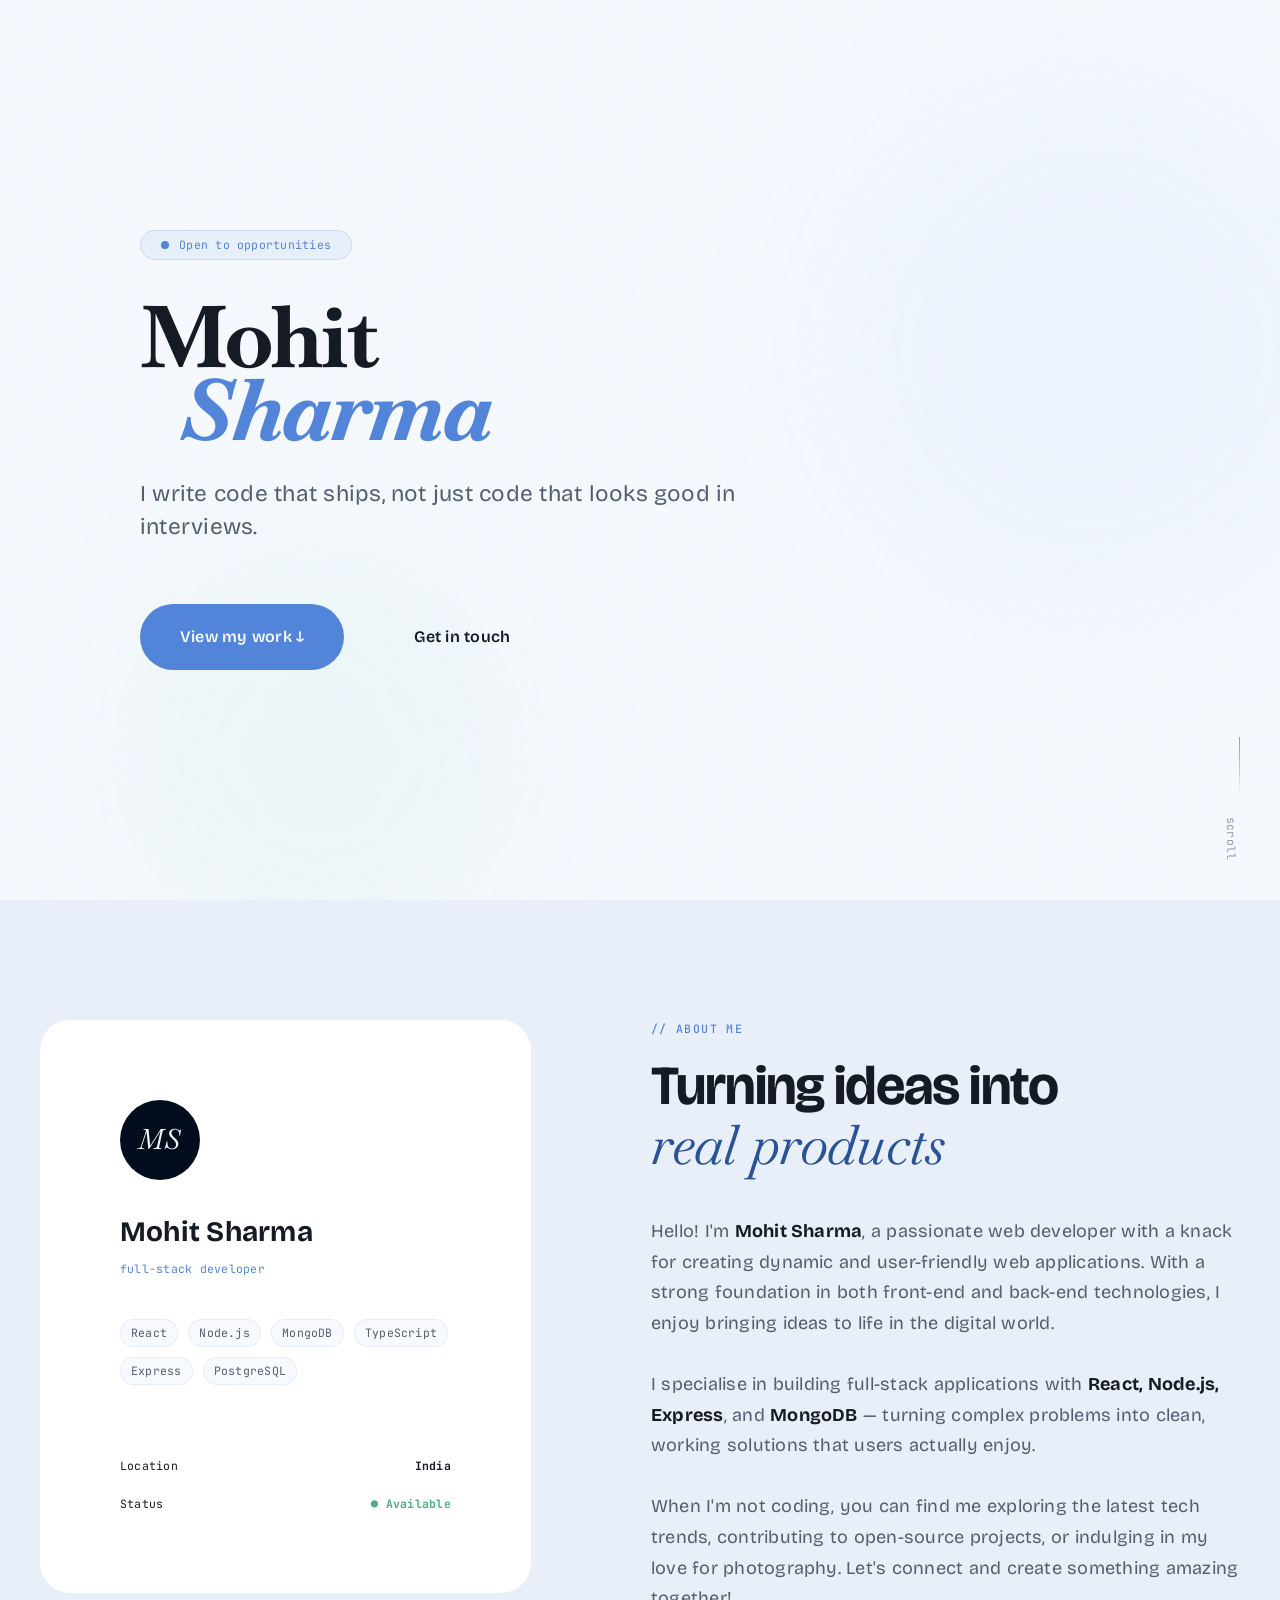
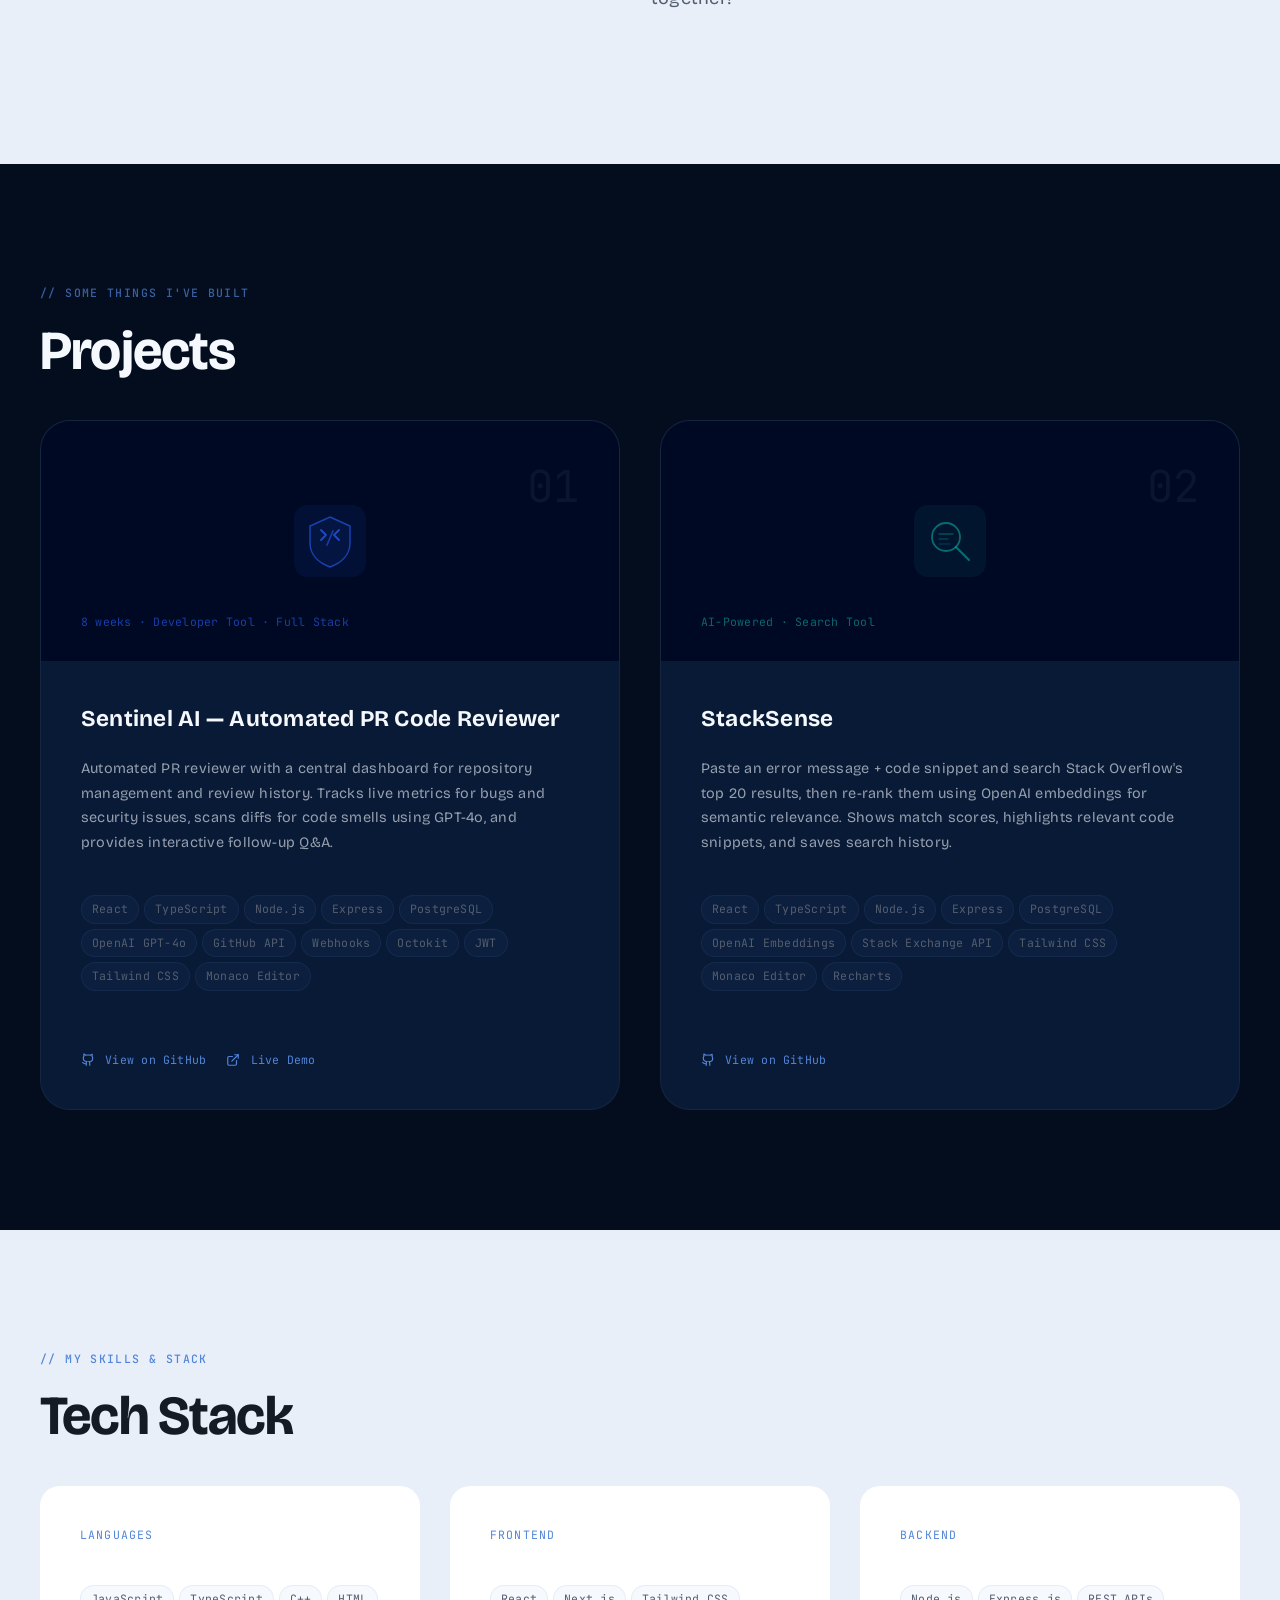
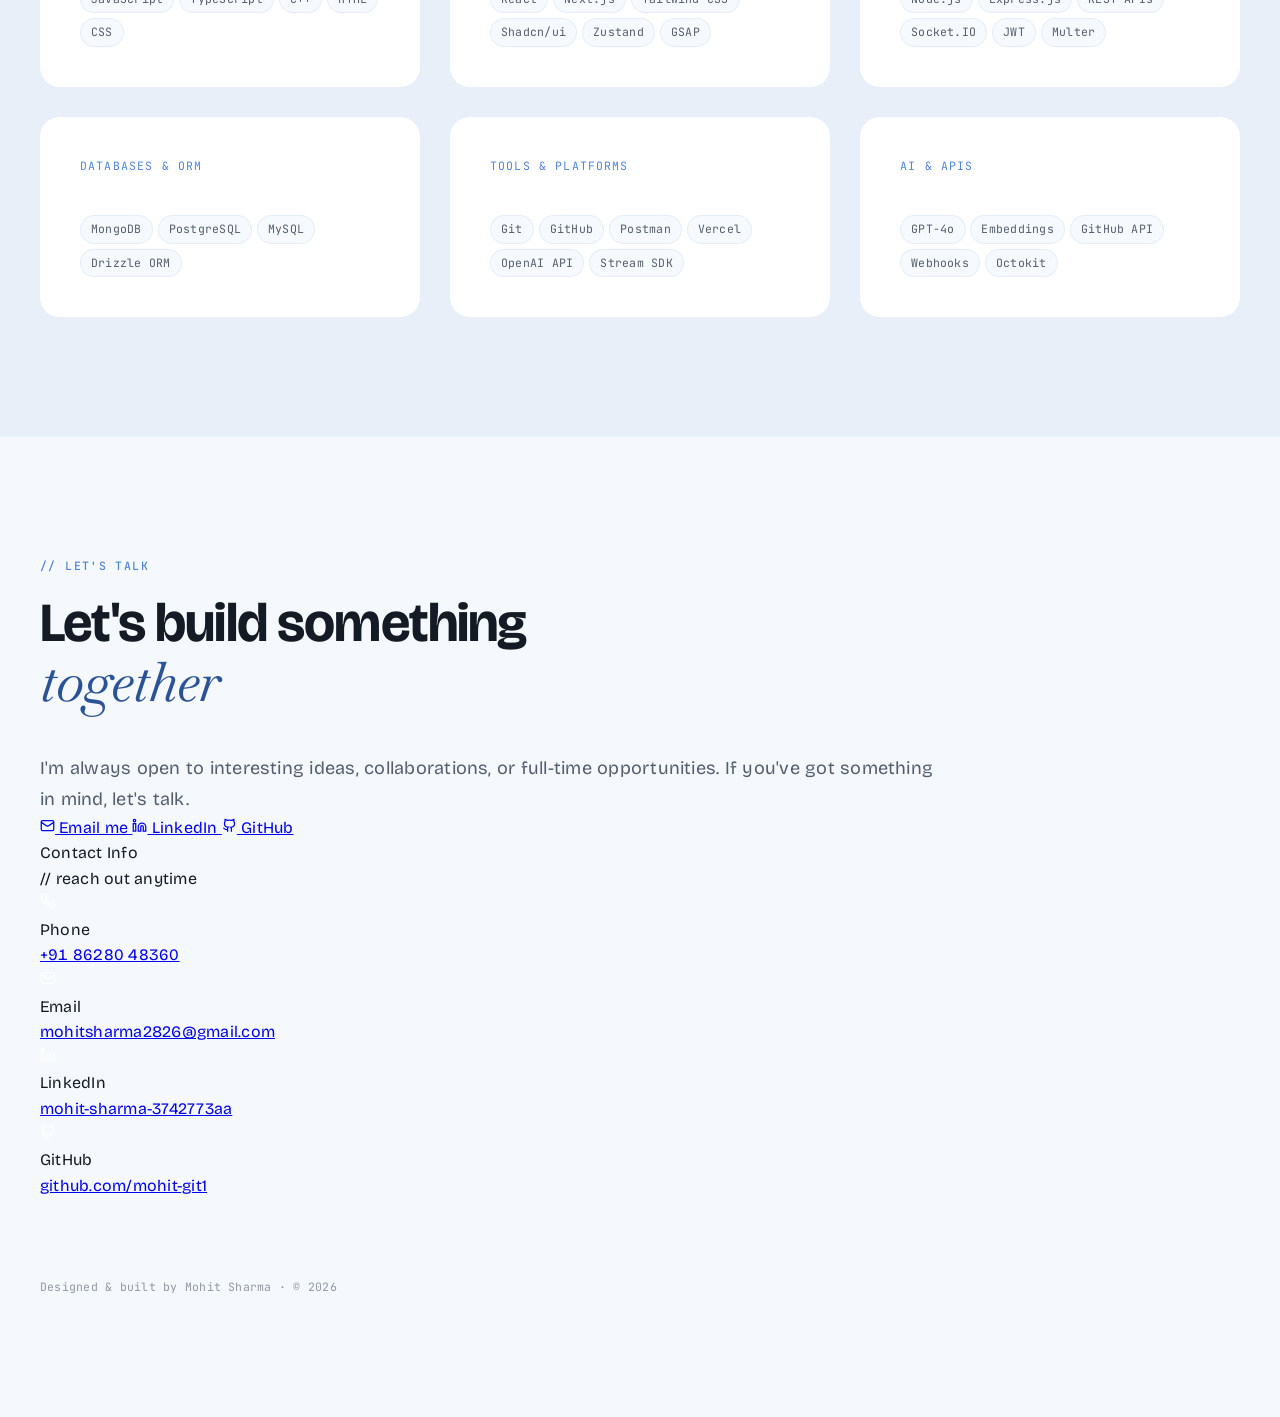
==== commit 8cdacbb6: "css changes design changes wiht fonts and the cursor" ====
--- a/index.html
+++ b/index.html
@@ -7,556 +7,24 @@
   <title>Mohit Sharma — Full-Stack Developer</title>
   <link rel="preconnect" href="https://fonts.googleapis.com" />
   <link rel="preconnect" href="https://fonts.gstatic.com" crossorigin />
-  <link href="https://fonts.googleapis.com/css2?family=Instrument+Serif:ital@0;1&family=Plus+Jakarta+Sans:wght@300;400;500;600;700;800&family=JetBrains+Mono:wght@300;400;500&display=swap" rel="stylesheet" />
-  <style>
-    /* ─── VARIABLES ─── */
-    :root {
-      --cream:   #f5f0e8;
-      --cream2:  #ede8de;
-      --white:   #fdfcfa;
-      --navy:    #0f1629;
-      --navy2:   #162040;
-      --blue:    #2563ff;
-      --blue2:   #1d4ed8;
-      --teal:    #0ea5a0;
-      --rose:    #e8445a;
-      --text:    #1a1f35;
-      --muted:   #6b7080;
-      --border:  rgba(15,22,41,0.1);
-      --border2: rgba(15,22,41,0.06);
-
-      --font-serif: 'Instrument Serif', serif;
-      --font-sans:  'Plus Jakarta Sans', sans-serif;
-      --font-mono:  'JetBrains Mono', monospace;
-    }
-
-    /* ─── RESET ─── */
-    *, *::before, *::after { box-sizing: border-box; margin: 0; padding: 0; }
-    html { scroll-behavior: smooth; }
-    body {
-      font-family: var(--font-sans);
-      background: var(--cream);
-      color: var(--text);
-      line-height: 1.6;
-      overflow-x: hidden;
-    }
-    ::selection { background: var(--blue); color: #fff; }
-
-    /* ─── NAVBAR ─── */
-    nav {
-      position: fixed; top: 0; left: 0; right: 0;
-      z-index: 100;
-      padding: 18px 48px;
-      display: flex; align-items: center; justify-content: space-between;
-      background: rgba(245,240,232,0.85);
-      backdrop-filter: blur(20px);
-      border-bottom: 1px solid var(--border2);
-    }
-    .nav-logo {
-      font-family: var(--font-serif);
-      font-size: 1.25rem;
-      color: var(--navy);
-      text-decoration: none;
-      letter-spacing: -0.01em;
-    }
-    .nav-logo span { color: var(--blue); }
-    .nav-links { display: flex; gap: 36px; list-style: none; }
-    .nav-links a {
-      font-size: 0.82rem;
-      font-weight: 500;
-      color: var(--muted);
-      text-decoration: none;
-      letter-spacing: 0.01em;
-      transition: color 0.2s;
-    }
-    .nav-links a:hover { color: var(--navy); }
-    .nav-cta {
-      font-size: 0.82rem;
-      font-weight: 600;
-      color: var(--white);
-      background: var(--navy);
-      padding: 8px 18px;
-      border-radius: 100px;
-      text-decoration: none;
-      transition: background 0.2s;
-    }
-    .nav-cta:hover { background: var(--navy2); }
-
-    /* ─── HERO ─── */
-    #home {
-      min-height: 100vh;
-      display: flex; flex-direction: column;
-      align-items: center; justify-content: center;
-      padding: 130px 48px 80px;
-      position: relative;
-      overflow: hidden;
-      background: var(--white);
-    }
-
-    /* Decorative blobs */
-    .hero-blob1 {
-      position: absolute;
-      top: -120px; right: -120px;
-      width: 500px; height: 500px;
-      border-radius: 50%;
-      background: radial-gradient(circle at 40% 40%, rgba(37,99,255,0.08), transparent 70%);
-      pointer-events: none;
-    }
-    .hero-blob2 {
-      position: absolute;
-      bottom: -80px; left: -80px;
-      width: 400px; height: 400px;
-      border-radius: 50%;
-      background: radial-gradient(circle at 60% 60%, rgba(14,165,160,0.07), transparent 70%);
-      pointer-events: none;
-    }
-    /* Subtle dot grid */
-    .hero-dots {
-      position: absolute; inset: 0;
-      background-image: radial-gradient(circle, rgba(15,22,41,0.08) 1px, transparent 1px);
-      background-size: 32px 32px;
-      mask-image: radial-gradient(ellipse 70% 70% at 50% 50%, black 20%, transparent 100%);
-      pointer-events: none;
-    }
-
-    .hero-content {
-      position: relative; z-index: 1;
-      text-align: center;
-      max-width: 780px;
-    }
-
-    .hero-badge {
-      display: inline-flex; align-items: center; gap: 8px;
-      font-family: var(--font-mono);
-      font-size: 0.7rem;
-      letter-spacing: 0.1em;
-      text-transform: uppercase;
-      color: var(--blue);
-      background: rgba(37,99,255,0.07);
-      border: 1px solid rgba(37,99,255,0.2);
-      padding: 6px 16px;
-      border-radius: 100px;
-      margin-bottom: 32px;
-    }
-    .hero-badge-dot {
-      width: 6px; height: 6px;
-      border-radius: 50%;
-      background: var(--blue);
-      animation: blink 2s ease-in-out infinite;
-    }
-    @keyframes blink {
-      0%,100% { opacity:1; } 50% { opacity:0.3; }
-    }
-
-    .hero-name {
-      font-family: var(--font-serif);
-      font-size: clamp(4rem, 10vw, 9rem);
-      line-height: 0.9;
-      letter-spacing: -0.04em;
-      color: var(--navy);
-      margin-bottom: 28px;
-    }
-    .hero-name em {
-      font-style: italic;
-      color: var(--blue);
-    }
-
-    .hero-tagline {
-      font-size: 1.05rem;
-      color: var(--muted);
-      max-width: 440px;
-      margin: 0 auto 40px;
-      line-height: 1.75;
-      font-weight: 400;
-    }
-
-    .hero-actions {
-      display: flex; gap: 14px; justify-content: center; flex-wrap: wrap;
-    }
-    .btn-solid {
-      display: inline-flex; align-items: center; gap: 8px;
-      background: var(--navy);
-      color: var(--white);
-      font-size: 0.88rem;
-      font-weight: 600;
-      padding: 13px 28px;
-      border-radius: 8px;
-      text-decoration: none;
-      transition: transform 0.2s, box-shadow 0.2s;
-    }
-    .btn-solid:hover { transform: translateY(-2px); box-shadow: 0 8px 28px rgba(15,22,41,0.2); }
-    .btn-outline {
-      display: inline-flex; align-items: center; gap: 8px;
-      background: transparent;
-      color: var(--navy);
-      font-size: 0.88rem;
-      font-weight: 600;
-      padding: 13px 28px;
-      border-radius: 8px;
-      text-decoration: none;
-      border: 1.5px solid var(--border);
-      transition: border-color 0.2s, color 0.2s;
-    }
-    .btn-outline:hover { border-color: var(--blue); color: var(--blue); }
-
-    .scroll-cue {
-      position: absolute; bottom: 36px; left: 50%; transform: translateX(-50%);
-      display: flex; flex-direction: column; align-items: center; gap: 8px;
-      font-family: var(--font-mono); font-size: 0.62rem;
-      letter-spacing: 0.12em; text-transform: uppercase;
-      color: var(--muted);
-    }
-    .scroll-cue-bar {
-      width: 1px; height: 44px;
-      background: linear-gradient(to bottom, var(--muted), transparent);
-      animation: grow 2s ease-in-out infinite;
-    }
-    @keyframes grow { 0%,100%{opacity:0.3;transform:scaleY(0.5)} 50%{opacity:1;transform:scaleY(1)} }
-
-    /* ─── SHARED ─── */
-    section { padding: 112px 48px; }
-    .container { max-width: 1080px; margin: 0 auto; }
-    .label {
-      font-family: var(--font-mono);
-      font-size: 0.68rem;
-      letter-spacing: 0.14em;
-      text-transform: uppercase;
-      color: var(--blue);
-      margin-bottom: 14px;
-    }
-    .heading {
-      font-family: var(--font-serif);
-      font-size: clamp(2.4rem, 5vw, 3.8rem);
-      line-height: 1.05;
-      letter-spacing: -0.03em;
-      color: var(--navy);
-      margin-bottom: 52px;
-    }
-    .heading em { font-style: italic; color: var(--blue); }
-
-    /* ─── ABOUT ─── */
-    #about { background: var(--cream); }
-
-    .about-wrap {
-      display: grid;
-      grid-template-columns: 340px 1fr;
-      gap: 80px;
-      align-items: start;
-    }
-    .about-card {
-      background: var(--white);
-      border: 1px solid var(--border2);
-      border-radius: 20px;
-      padding: 36px 28px;
-      text-align: center;
-      box-shadow: 0 4px 24px rgba(15,22,41,0.06);
-    }
-    .about-monogram {
-      width: 88px; height: 88px;
-      border-radius: 50%;
-      background: var(--navy);
-      display: flex; align-items: center; justify-content: center;
-      margin: 0 auto 20px;
-      font-family: var(--font-serif);
-      font-size: 2rem;
-      color: var(--white);
-      font-style: italic;
-    }
-    .about-card-name {
-      font-family: var(--font-serif);
-      font-size: 1.4rem;
-      color: var(--navy);
-      margin-bottom: 4px;
-    }
-    .about-card-role {
-      font-size: 0.82rem;
-      color: var(--muted);
-      margin-bottom: 20px;
-      font-family: var(--font-mono);
-      letter-spacing: 0.04em;
-    }
-    .about-pills {
-      display: flex; flex-wrap: wrap; gap: 6px; justify-content: center;
-      margin-bottom: 24px;
-    }
-    .pill {
-      font-family: var(--font-mono);
-      font-size: 0.68rem;
-      padding: 4px 10px;
-      border-radius: 100px;
-      letter-spacing: 0.04em;
-    }
-    .pill-blue   { background: rgba(37,99,255,0.08);  color: var(--blue);  border: 1px solid rgba(37,99,255,0.15); }
-    .pill-teal   { background: rgba(14,165,160,0.08); color: var(--teal);  border: 1px solid rgba(14,165,160,0.15); }
-    .pill-navy   { background: rgba(15,22,41,0.06);   color: var(--navy);  border: 1px solid rgba(15,22,41,0.12); }
-    .about-divider { height: 1px; background: var(--border2); margin: 0 0 20px; }
-    .about-stat {
-      font-family: var(--font-mono);
-      font-size: 0.72rem;
-      color: var(--muted);
-      display: flex; justify-content: space-between;
-    }
-    .about-stat strong { color: var(--navy); }
-
-    .about-text p {
-      font-size: 1rem;
-      color: #4a4f60;
-      line-height: 1.9;
-      margin-bottom: 20px;
-    }
-    .about-text p strong { color: var(--navy); }
-    .about-text p:last-child { margin-bottom: 0; }
-
-    /* ─── PROJECTS ─── */
-    #projects { background: var(--navy); }
-    #projects .label { color: rgba(37,99,255,0.9); }
-    #projects .heading { color: var(--cream); }
-    #projects .heading em { color: rgba(37,99,255,0.9); }
-
-    .proj-grid {
-      display: grid;
-      grid-template-columns: 1fr 1fr;
-      gap: 28px;
-    }
-
-    .proj-card {
-      background: rgba(255,255,255,0.04);
-      border: 1px solid rgba(255,255,255,0.08);
-      border-radius: 16px;
-      overflow: hidden;
-      transition: transform 0.3s, border-color 0.3s;
-      display: flex; flex-direction: column;
-    }
-    .proj-card:hover {
-      transform: translateY(-5px);
-      border-color: rgba(37,99,255,0.4);
-    }
-
-    .proj-thumb {
-      height: 200px;
-      display: flex; align-items: center; justify-content: center;
-      position: relative;
-      overflow: hidden;
-    }
-    .proj-thumb-num {
-      position: absolute; top: 18px; right: 20px;
-      font-family: var(--font-mono);
-      font-size: 2.8rem; font-weight: 300;
-      line-height: 1;
-      color: rgba(255,255,255,0.05);
-    }
-    .proj-thumb-tag {
-      position: absolute; bottom: 14px; left: 16px;
-      font-family: var(--font-mono);
-      font-size: 0.58rem; letter-spacing: 0.1em;
-      text-transform: uppercase;
-    }
-
-    .proj-body {
-      padding: 28px;
-      flex: 1; display: flex; flex-direction: column;
-    }
-    .proj-title {
-      font-size: 1.05rem; font-weight: 700;
-      color: var(--cream);
-      margin-bottom: 10px;
-      line-height: 1.3;
-    }
-    .proj-desc {
-      font-size: 0.86rem;
-      color: rgba(245,240,232,0.55);
-      line-height: 1.7;
-      margin-bottom: 20px;
-      flex: 1;
-    }
-    .proj-chips {
-      display: flex; flex-wrap: wrap; gap: 6px;
-      margin-bottom: 22px;
-    }
-    .chip {
-      font-family: var(--font-mono);
-      font-size: 0.62rem;
-      padding: 3px 8px;
-      border-radius: 4px;
-      background: rgba(255,255,255,0.06);
-      color: rgba(245,240,232,0.5);
-      border: 1px solid rgba(255,255,255,0.08);
-      letter-spacing: 0.04em;
-    }
-    .proj-link {
-      font-family: var(--font-mono);
-      font-size: 0.72rem;
-      letter-spacing: 0.06em;
-      text-transform: uppercase;
-      color: var(--blue);
-      text-decoration: none;
-      transition: opacity 0.2s;
-      display: inline-flex; align-items: center; gap: 6px;
-    }
-    .proj-link:hover { opacity: 0.7; }
-
-    /* ─── SKILLS ─── */
-    #skills { background: var(--cream2); }
-
-    .skills-grid {
-      display: grid;
-      grid-template-columns: repeat(3, 1fr);
-      gap: 20px;
-    }
-    .skill-box {
-      background: var(--white);
-      border: 1px solid var(--border2);
-      border-radius: 14px;
-      padding: 26px 22px;
-      transition: box-shadow 0.25s, transform 0.25s;
-    }
-    .skill-box:hover {
-      box-shadow: 0 8px 32px rgba(15,22,41,0.08);
-      transform: translateY(-3px);
-    }
-    .skill-box-title {
-      font-family: var(--font-mono);
-      font-size: 0.68rem;
-      letter-spacing: 0.1em;
-      text-transform: uppercase;
-      color: var(--muted);
-      margin-bottom: 14px;
-      padding-bottom: 10px;
-      border-bottom: 1px solid var(--border2);
-    }
-    .skill-tags { display: flex; flex-wrap: wrap; gap: 7px; }
-    .stag {
-      font-family: var(--font-mono);
-      font-size: 0.7rem;
-      padding: 4px 10px;
-      border-radius: 6px;
-      letter-spacing: 0.02em;
-    }
-    .stag-b { background: rgba(37,99,255,0.08);  color: var(--blue); border: 1px solid rgba(37,99,255,0.15); }
-    .stag-t { background: rgba(14,165,160,0.08); color: var(--teal); border: 1px solid rgba(14,165,160,0.15); }
-    .stag-n { background: rgba(15,22,41,0.06);   color: var(--navy); border: 1px solid rgba(15,22,41,0.1); }
-
-    /* ─── CONTACT ─── */
-    #contact { background: var(--white); }
-    .contact-inner {
-      display: grid;
-      grid-template-columns: 1fr 1fr;
-      gap: 80px;
-      align-items: center;
-    }
-    .contact-left .heading { margin-bottom: 20px; }
-    .contact-desc {
-      font-size: 0.97rem;
-      color: var(--muted);
-      line-height: 1.8;
-      margin-bottom: 36px;
-      max-width: 400px;
-    }
-    .contact-links-row {
-      display: flex; gap: 12px; flex-wrap: wrap;
-    }
-    .cl {
-      display: inline-flex; align-items: center; gap: 8px;
-      padding: 11px 22px;
-      border-radius: 8px;
-      font-size: 0.85rem;
-      font-weight: 600;
-      text-decoration: none;
-      transition: transform 0.2s, box-shadow 0.2s;
-    }
-    .cl:hover { transform: translateY(-2px); }
-    .cl-filled { background: var(--navy); color: var(--white); }
-    .cl-filled:hover { box-shadow: 0 8px 28px rgba(15,22,41,0.2); }
-    .cl-soft { background: var(--cream2); color: var(--navy); border: 1px solid var(--border); }
-    .cl-soft:hover { border-color: var(--navy); }
-
-    .contact-right {
-      background: var(--navy);
-      border-radius: 20px;
-      padding: 48px 40px;
-      color: var(--cream);
-    }
-    .contact-right-title {
-      font-family: var(--font-serif);
-      font-size: 1.5rem;
-      margin-bottom: 6px;
-      color: var(--cream);
-    }
-    .contact-right-sub {
-      font-family: var(--font-mono);
-      font-size: 0.72rem;
-      color: rgba(245,240,232,0.45);
-      letter-spacing: 0.06em;
-      margin-bottom: 28px;
-    }
-    .contact-info-row {
-      display: flex; align-items: center; gap: 14px;
-      padding: 14px 0;
-      border-bottom: 1px solid rgba(255,255,255,0.06);
-    }
-    .contact-info-row:last-child { border-bottom: none; }
-    .ci-icon {
-      width: 36px; height: 36px;
-      border-radius: 8px;
-      background: rgba(255,255,255,0.06);
-      display: flex; align-items: center; justify-content: center;
-      flex-shrink: 0;
-    }
-    .ci-icon svg { opacity: 0.7; }
-    .ci-label {
-      font-family: var(--font-mono);
-      font-size: 0.65rem;
-      color: rgba(245,240,232,0.35);
-      text-transform: uppercase;
-      letter-spacing: 0.08em;
-      margin-bottom: 2px;
-    }
-    .ci-value {
-      font-size: 0.88rem;
-      color: var(--cream);
-      font-weight: 500;
-    }
-    .ci-value a { color: inherit; text-decoration: none; }
-    .ci-value a:hover { color: rgba(37,99,255,0.9); }
-
-    .contact-footer {
-      margin-top: 80px;
-      padding-top: 32px;
-      border-top: 1px solid var(--border2);
-      font-family: var(--font-mono);
-      font-size: 0.7rem;
-      color: var(--muted);
-      text-align: center;
-      letter-spacing: 0.06em;
-    }
-
-    /* ─── ANIMATIONS ─── */
-    .fade-up {
-      opacity: 0;
-      transform: translateY(28px);
-      transition: opacity 0.7s cubic-bezier(0.22,1,0.36,1), transform 0.7s cubic-bezier(0.22,1,0.36,1);
-    }
-    .fade-up.visible { opacity: 1; transform: translateY(0); }
-    .fade-up:nth-child(2) { transition-delay: 0.08s; }
-    .fade-up:nth-child(3) { transition-delay: 0.16s; }
-    .fade-up:nth-child(4) { transition-delay: 0.24s; }
-
-    /* ─── RESPONSIVE ─── */
-    @media (max-width: 900px) {
-      nav { padding: 16px 24px; }
-      .nav-links { display: none; }
-      section { padding: 72px 24px; }
-      .about-wrap { grid-template-columns: 1fr; gap: 36px; }
-      .about-card { max-width: 320px; margin: 0 auto; }
-      .proj-grid { grid-template-columns: 1fr; }
-      .skills-grid { grid-template-columns: 1fr 1fr; }
-      .contact-inner { grid-template-columns: 1fr; gap: 48px; }
-    }
-    @media (max-width: 560px) {
-      .skills-grid { grid-template-columns: 1fr; }
-      .hero-name { font-size: 3.4rem; }
-    }
-  </style>
+  <link href="https://fonts.googleapis.com/css2?family=Baskervville:ital@0;1&family=Bricolage+Grotesque:opsz,wght@12..96,200..800&family=JetBrains+Mono:wght@300;400;500&display=swap" rel="stylesheet" />
+  <link rel="stylesheet" href="css/design-system.css" />
+  <link rel="stylesheet" href="css/base.css" />
+  <link rel="stylesheet" href="css/navbar.css" />
+  <link rel="stylesheet" href="css/hero.css" />
+  <link rel="stylesheet" href="css/about.css" />
+  <link rel="stylesheet" href="css/projects.css" />
+  <link rel="stylesheet" href="css/skills.css" />
+  <link rel="stylesheet" href="css/contact.css" />
+  <link rel="stylesheet" href="css/animations.css" />
+  <link rel="stylesheet" href="css/responsive.css" />
+  <link rel="stylesheet" href="css/cursor.css" />
+  <script src="js/utils.js" defer></script>
+  <script src="js/navbar.js" defer></script>
+  <script src="js/heroAnimation.js" defer></script>
+  <script src="js/scrollAnimations.js" defer></script>
+  <script src="js/magnetic.js" defer></script>
+  <script src="js/cursor.js" defer></script>
 </head>
 <body>
 
@@ -588,8 +56,8 @@
       I write code that ships, not just code that looks good in interviews.
       </p>
       <div class="hero-actions">
-        <a href="#projects" class="btn-solid">View my work ↓</a>
-        <a href="#contact" class="btn-outline">Get in touch</a>
+        <a href="#projects" class="btn btn-primary">View my work ↓</a>
+        <a href="#contact" class="btn btn-outline">Get in touch</a>
       </div>
     </div>
 
@@ -620,9 +88,9 @@
             <span>Location</span>
             <strong>India</strong>
           </div>
-          <div class="about-stat" style="margin-top:10px;">
+          <div class="about-stat" style="margin-top: var(--space-s);">
             <span>Status</span>
-            <strong style="color:var(--teal);">● Available</strong>
+            <strong style="color: var(--secondary);">● Available</strong>
           </div>
         </div>
 
@@ -659,8 +127,8 @@
 
         <!-- Sentinel AI: PR Reviewer -->
         <div class="proj-card fade-up">
-          <div class="proj-thumb" style="background: linear-gradient(135deg, #0f1a2e 0%, #1a1030 100%);">
-            <span class="proj-thumb-num">01</span>
+          <div class="proj-thumb">
+            <span class="proj-thumb-num tabular-nums">01</span>
             <svg width="72" height="72" fill="none" viewBox="0 0 72 72">
               <rect width="72" height="72" rx="14" fill="rgba(37,99,255,0.08)"/>
               <path d="M36 12 L56 21 L56 38 C56 50 47 58 36 62 C25 58 16 50 16 38 L16 21 Z"
@@ -683,11 +151,11 @@
               <span class="chip">Tailwind CSS</span><span class="chip">Monaco Editor</span>
             </div>
             <div style="display: flex; gap: 20px;">
-              <a href="https://github.com/mohit-git1" target="_blank" rel="noopener" class="proj-link">
+              <a href="https://github.com/mohit-git1" target="_blank" rel="noopener" class="proj-link" aria-label="View Sentinel AI on GitHub">
                 <svg width="14" height="14" viewBox="0 0 24 24" fill="none" stroke="currentColor" stroke-width="2"><path d="M15 22v-4a4.8 4.8 0 0 0-1-3.2c3 0 6-2 6-5.5.08-1.25-.27-2.48-1-3.5.28-1.15.28-2.35 0-3.5 0 0-1 0-3 1.5-2.64-.5-5.36-.5-8 0C6 2 5 2 5 2c-.3 1.15-.3 2.35 0 3.5A5.4 5.4 0 0 0 4 9c0 3.5 3 5.5 6 5.5-.39.49-.68 1.05-.85 1.65-.17.6-.22 1.23-.15 1.85v4"/><path d="M9 18c-4.51 2-5-2-7-2"/></svg>
                 View on GitHub
               </a>
-              <a href="https://sentinel-ai-woad-beta.vercel.app/" target="_blank" rel="noopener" class="proj-link">
+              <a href="https://sentinel-ai-woad-beta.vercel.app/" target="_blank" rel="noopener" class="proj-link" aria-label="Visit Sentinel AI Live Demo">
                 <svg width="14" height="14" viewBox="0 0 24 24" fill="none" stroke="currentColor" stroke-width="2" stroke-linecap="round" stroke-linejoin="round"><path d="M18 13v6a2 2 0 0 1-2 2H5a2 2 0 0 1-2-2V8a2 2 0 0 1 2-2h6"></path><polyline points="15 3 21 3 21 9"></polyline><line x1="10" y1="14" x2="21" y2="3"></line></svg>
                 Live Demo
               </a>
@@ -697,8 +165,8 @@
 
         <!-- Stack Sense: Smart Stack Overflow Search -->
         <div class="proj-card fade-up">
-          <div class="proj-thumb" style="background: linear-gradient(135deg, #091520 0%, #0f1a2e 100%);">
-            <span class="proj-thumb-num">02</span>
+          <div class="proj-thumb">
+            <span class="proj-thumb-num tabular-nums">02</span>
             <svg width="72" height="72" fill="none" viewBox="0 0 72 72">
               <rect width="72" height="72" rx="14" fill="rgba(14,165,160,0.08)"/>
               <circle cx="32" cy="32" r="14" stroke="rgba(14,165,160,0.6)" stroke-width="1.8"/>
@@ -720,7 +188,7 @@
               <span class="chip">Monaco Editor</span><span class="chip">Recharts</span>
             </div>
             <div>
-              <a href="https://github.com/mohit-git1" target="_blank" rel="noopener" class="proj-link">
+              <a href="https://github.com/mohit-git1" target="_blank" rel="noopener" class="proj-link" aria-label="View StackSense on GitHub">
                 <svg width="14" height="14" viewBox="0 0 24 24" fill="none" stroke="currentColor" stroke-width="2"><path d="M15 22v-4a4.8 4.8 0 0 0-1-3.2c3 0 6-2 6-5.5.08-1.25-.27-2.48-1-3.5.28-1.15.28-2.35 0-3.5 0 0-1 0-3 1.5-2.64-.5-5.36-.5-8 0C6 2 5 2 5 2c-.3 1.15-.3 2.35 0 3.5A5.4 5.4 0 0 0 4 9c0 3.5 3 5.5 6 5.5-.39.49-.68 1.05-.85 1.65-.17.6-.22 1.23-.15 1.85v4"/><path d="M9 18c-4.51 2-5-2-7-2"/></svg>
                 View on GitHub
               </a>
@@ -825,15 +293,15 @@
             If you've got something in mind, let's talk.
           </p>
           <div class="contact-links-row">
-            <a href="mailto:mohitsharma2826@gmail.com" class="cl cl-filled">
+            <a href="mailto:mohitsharma2826@gmail.com" class="cl cl-filled" aria-label="Send me an email">
               <svg width="15" height="15" viewBox="0 0 24 24" fill="none" stroke="currentColor" stroke-width="2"><rect x="2" y="4" width="20" height="16" rx="2"/><path d="m22 7-8.97 5.7a1.94 1.94 0 0 1-2.06 0L2 7"/></svg>
               Email me
             </a>
-            <a href="https://www.linkedin.com/in/mohit-sharma-3742773aa/" target="_blank" rel="noopener" class="cl cl-soft">
+            <a href="https://www.linkedin.com/in/mohit-sharma-3742773aa/" target="_blank" rel="noopener" class="cl cl-soft" aria-label="Connect with me on LinkedIn">
               <svg width="15" height="15" viewBox="0 0 24 24" fill="none" stroke="currentColor" stroke-width="2"><path d="M16 8a6 6 0 0 1 6 6v7h-4v-7a2 2 0 0 0-2-2 2 2 0 0 0-2 2v7h-4v-7a6 6 0 0 1 6-6z"/><rect x="2" y="9" width="4" height="12"/><circle cx="4" cy="4" r="2"/></svg>
               LinkedIn
             </a>
-            <a href="https://github.com/mohit-git1" target="_blank" rel="noopener" class="cl cl-soft">
+            <a href="https://github.com/mohit-git1" target="_blank" rel="noopener" class="cl cl-soft" aria-label="Follow me on GitHub">
               <svg width="15" height="15" viewBox="0 0 24 24" fill="none" stroke="currentColor" stroke-width="2"><path d="M15 22v-4a4.8 4.8 0 0 0-1-3.2c3 0 6-2 6-5.5.08-1.25-.27-2.48-1-3.5.28-1.15.28-2.35 0-3.5 0 0-1 0-3 1.5-2.64-.5-5.36-.5-8 0C6 2 5 2 5 2c-.3 1.15-.3 2.35 0 3.5A5.4 5.4 0 0 0 4 9c0 3.5 3 5.5 6 5.5-.39.49-.68 1.05-.85 1.65-.17.6-.22 1.23-.15 1.85v4"/><path d="M9 18c-4.51 2-5-2-7-2"/></svg>
               GitHub
             </a>
@@ -849,7 +317,7 @@
             </div>
             <div>
               <div class="ci-label">Phone</div>
-              <div class="ci-value"><a href="tel:+918628048360">+91 86280 48360</a></div>
+              <div class="ci-value tabular-nums"><a href="tel:+918628048360">+91 86280 48360</a></div>
             </div>
           </div>
 
@@ -888,32 +356,10 @@
       </div>
 
       <div class="contact-footer">
-        Designed &amp; built by Mohit Sharma · © <span id="year"></span>
-      </div>
-    </div>
-  </section>
-
-  <!-- ── JS ── -->
-  <script>
-    // Year
-    document.getElementById('year').textContent = new Date().getFullYear();
-
-    // Scroll animations
-    const observer = new IntersectionObserver(entries => {
-      entries.forEach(e => { if (e.isIntersecting) e.target.classList.add('visible'); });
-    }, { threshold: 0.1 });
-    document.querySelectorAll('.fade-up').forEach(el => observer.observe(el));
-
-    // Hero entrance
-    const name = document.querySelector('.hero-name');
-    name.style.opacity = '0';
-    name.style.transform = 'translateY(18px)';
-    setTimeout(() => {
-      name.style.transition = 'opacity 0.9s cubic-bezier(0.22,1,0.36,1), transform 0.9s cubic-bezier(0.22,1,0.36,1)';
-      name.style.opacity = '1';
-      name.style.transform = 'translateY(0)';
-    }, 80);
-  </script>
+        Designed &amp; built by Mohit Sharma · © <span id="year" class="tabular-nums"></span>
+      </div>
+    </div>
+  </section>
 
 </body>
 </html>
--- a/css/design-system.css
+++ b/css/design-system.css
@@ -0,0 +1,96 @@
+/* ════════════════════════════════════════════════════════════
+   Design System — OKLCH Tokens & Fluid Typography
+   ════════════════════════════════════════════════════════════ */
+
+:root {
+  /* ── Colors (OKLCH) ── */
+  /* Brand Hue: 260 (Deep Blue/Navy) */
+  --hue: 260;
+  
+  /* Neutrals - Tinted toward brand hue */
+  --bg:      oklch(98% 0.008 var(--hue));   /* More subtle creamy background */
+  --bg-soft: oklch(95% 0.015 var(--hue));
+  --surface: oklch(100% 0 var(--hue));     
+  
+  --text:       oklch(22% 0.02 var(--hue)); /* Softer dark text */
+  --text-soft:  oklch(48% 0.03 var(--hue));
+  --text-muted: oklch(68% 0.02 var(--hue));
+  
+  /* Accents - Reduced chroma for sophistication */
+  --accent:       oklch(62% 0.14 var(--hue)); /* Sophisticated Slate Blue */
+  --accent-soft:  oklch(92% 0.06 var(--hue));
+  --accent-dark:  oklch(45% 0.12 var(--hue));
+  
+  --secondary:    oklch(68% 0.12 160);       /* Muted Mint */
+  
+  /* Deep Accents - Slightly more muted navy */
+  --navy:         oklch(16% 0.04 var(--hue));
+  --navy-light:   oklch(22% 0.06 var(--hue));
+  
+  /* Semantic Borders - Even more subtle */
+  --border:       oklch(0% 0 0% / 6%);
+  --border-deep:  oklch(0% 0 0% / 12%);
+
+  /* ── Typography (Fluid Scale) ── */
+  --font-display: "Bricolage Grotesque", sans-serif;
+  --font-serif:   "Baskervville", serif;
+  --font-mono:    "JetBrains Mono", monospace;
+
+  /* Modular Scale (1.25 ratio) via clamp */
+  --step--2: clamp(0.64rem, 0.61rem + 0.15vw, 0.72rem);
+  --step--1: clamp(0.80rem, 0.76rem + 0.20vw, 0.90rem);
+  --step-0:  clamp(1.00rem, 0.95rem + 0.25vw, 1.13rem);
+  --step-1:  clamp(1.25rem, 1.19rem + 0.31vw, 1.41rem);
+  --step-2:  clamp(1.56rem, 1.48rem + 0.39vw, 1.76rem);
+  --step-3:  clamp(1.95rem, 1.85rem + 0.49vw, 2.20rem);
+  --step-4:  clamp(2.44rem, 2.32rem + 0.61vw, 2.75rem);
+  --step-5:  clamp(3.05rem, 2.90rem + 0.76vw, 3.44rem);
+  --step-6:  clamp(3.81rem, 3.63rem + 0.95vw, 4.30rem);
+  --step-7:  clamp(4.77rem, 4.54rem + 1.19vw, 5.37rem);
+
+  /* ── Spacing (Flexible) ── */
+  --space-3xs: clamp(0.25rem, 0.23rem + 0.13vw, 0.31rem);
+  --space-2xs: clamp(0.50rem, 0.45rem + 0.25vw, 0.63rem);
+  --space-xs:  clamp(0.75rem, 0.68rem + 0.38vw, 0.94rem);
+  --space-s:   clamp(1.00rem, 0.90rem + 0.50vw, 1.25rem);
+  --space-m:   clamp(1.50rem, 1.35rem + 0.75vw, 1.88rem);
+  --space-l:   clamp(2.00rem, 1.80rem + 1.00vw, 2.50rem);
+  --space-xl:  clamp(3.00rem, 2.70rem + 1.50vw, 3.75rem);
+  --space-2xl: clamp(4.00rem, 3.60rem + 2.00vw, 5.00rem);
+  --space-3xl: clamp(6.00rem, 5.40rem + 3.00vw, 7.50rem);
+
+  /* ── Easing ── */
+  --ease-out: cubic-bezier(0.22, 1, 0.36, 1);
+  --ease-in-out: cubic-bezier(0.65, 0, 0.35, 1);
+
+  /* ── Typography Tokens ── */
+  --tracking-display: -0.015em;
+  --tracking-label:   0.12em;
+  --tracking-tight:   -0.03em;
+}
+
+/* ── Typography Roles ── */
+.text-display {
+  font-family: var(--font-display);
+  font-optical-sizing: auto;
+  font-variation-settings: "opsz" 100;
+  letter-spacing: var(--tracking-display);
+}
+
+.text-body {
+  font-family: var(--font-display);
+  font-optical-sizing: auto;
+  font-variation-settings: "opsz" 16;
+}
+
+.text-label {
+  font-family: var(--font-mono);
+  font-size: var(--step--2);
+  letter-spacing: var(--tracking-label);
+  text-transform: uppercase;
+}
+
+.tabular-nums {
+  font-variant-numeric: tabular-nums;
+  font-feature-settings: "tnum" 1;
+}
--- a/css/base.css
+++ b/css/base.css
@@ -0,0 +1,153 @@
+/* ════════════════════════════════════════════════════════════
+   base.css — Reset, Typography & Shared Utilities
+   ════════════════════════════════════════════════════════════ */
+
+/* ── Reset ── */
+*, *::before, *::after {
+  box-sizing: border-box;
+  margin: 0;
+  padding: 0;
+}
+
+html {
+  scroll-behavior: smooth;
+  height: 100%;
+}
+
+body {
+  font-family: var(--font-display);
+  background: var(--bg);
+  color: var(--text);
+  line-height: 1.6;
+  letter-spacing: 0.015em;
+  overflow-x: hidden;
+  -webkit-font-smoothing: antialiased;
+  -moz-osx-font-smoothing: grayscale;
+  font-kerning: normal;
+  font-feature-settings: "kern" 1;
+}
+
+::selection {
+  background: var(--accent);
+  color: var(--bg);
+}
+
+/* ── Typography Roles ── */
+h1, h2, h3, h4 {
+  font-family: var(--font-display);
+  color: var(--text);
+  line-height: 1.05; /* Tighter for display typeset */
+  letter-spacing: var(--tracking-display);
+  font-variation-settings: "opsz" 100;
+}
+
+p {
+  font-family: var(--font-display);
+  font-size: var(--step-0);
+  line-height: 1.7;
+  max-width: 75ch; /* Optimal line length for reading */
+  color: var(--text-soft);
+  font-variation-settings: "opsz" 16;
+}
+
+.serif {
+  font-family: var(--font-serif);
+  font-weight: 400;
+}
+
+.mono {
+  font-family: var(--font-mono);
+  font-size: var(--step--1);
+  letter-spacing: var(--tracking-label);
+  text-transform: uppercase;
+}
+
+/* ── Layout ── */
+section {
+  padding: var(--space-3xl) var(--space-l);
+  position: relative;
+}
+
+.container {
+  max-width: 1200px;
+  margin: 0 auto;
+}
+
+.grid {
+  display: grid;
+  gap: var(--space-l);
+}
+
+/* ── Components ── */
+.label {
+  display: block;
+  font-family: var(--font-mono);
+  font-size: var(--step--2);
+  color: var(--accent);
+  margin-bottom: var(--space-s);
+  letter-spacing: var(--tracking-label);
+  text-transform: uppercase;
+  font-weight: 500;
+}
+
+.heading {
+  font-size: var(--step-5);
+  margin-bottom: var(--space-l);
+  font-variation-settings: "opsz" 100;
+}
+
+.heading em {
+  font-family: var(--font-serif);
+  font-style: italic;
+  color: var(--accent-dark);
+  font-weight: 400;
+}
+
+/* ── Buttons ── */
+.btn {
+  display: inline-flex;
+  align-items: center;
+  gap: var(--space-xs);
+  padding: var(--space-s) var(--space-l);
+  border-radius: 100px;
+  font-weight: 600;
+  text-decoration: none;
+  transition: transform var(--ease-out), filter var(--ease-out), box-shadow var(--ease-out);
+  cursor: pointer;
+  border: none;
+}
+
+.btn:hover {
+  transform: translateY(-2px);
+}
+
+.btn:active {
+  transform: translateY(0);
+}
+
+.btn-primary {
+  background: var(--accent);
+  color: var(--bg);
+}
+
+.btn-outline {
+  background: transparent;
+  color: var(--text);
+  border: 1px solid var(--border-deep);
+}
+
+.btn-outline:hover {
+  border-color: var(--accent);
+  color: var(--accent);
+}
+
+/* ── Noise Texture Overlay ── */
+body::before {
+  content: '';
+  position: fixed;
+  inset: 0;
+  background-image: url("data:image/svg+xml,%3Csvg viewBox='0 0 256 256' xmlns='http://www.w3.org/2000/svg'%3E%3Cfilter id='n'%3E%3CfeTurbulence type='fractalNoise' baseFrequency='0.9' numOctaves='4' stitchTiles='stitch'/%3E%3C/filter%3E%3Crect width='100%25' height='100%25' filter='url(%23n)' opacity='0.035'/%3E%3C/svg%3E");
+  pointer-events: none;
+  z-index: 9999;
+  opacity: 0.25;
+}
--- a/css/navbar.css
+++ b/css/navbar.css
@@ -0,0 +1,76 @@
+/* ════════════════════════════════════════════════════════════
+   navbar.css — Sticky Header
+   ════════════════════════════════════════════════════════════ */
+
+nav {
+  position: fixed;
+  top: 0;
+  left: 0;
+  right: 0;
+  z-index: var(--z-fixed);
+  padding: var(--space-l) var(--space-xl);
+  display: flex;
+  align-items: center;
+  justify-content: space-between;
+  background: var(--bg-alpha);
+  backdrop-filter: blur(20px);
+  border-bottom: 1px solid var(--border);
+  transition: padding 0.4s var(--ease-out), background 0.4s var(--ease-out);
+}
+
+nav.scrolled {
+  padding: var(--space-s) var(--space-xl);
+  background: var(--white);
+  box-shadow: 0 4px 30px rgba(0, 0, 0, 0.03);
+}
+
+.nav-logo {
+  font-family: var(--font-serif);
+  font-size: 1.25rem;
+  color: var(--navy);
+  text-decoration: none;
+  letter-spacing: -0.01em;
+}
+
+.nav-logo span {
+  color: var(--accent);
+}
+
+.nav-links {
+  display: flex;
+  gap: var(--space-xl);
+  list-style: none;
+}
+
+.nav-links a {
+  font-size: 0.82rem;
+  font-weight: 500;
+  color: var(--text-soft);
+  text-decoration: none;
+  letter-spacing: 0.01em;
+  transition: color 0.3s var(--ease-out);
+}
+
+.nav-links a:hover {
+  color: var(--navy);
+}
+
+.nav-cta {
+  font-size: 0.82rem;
+  font-weight: 600;
+  color: var(--white);
+  background: var(--navy);
+  padding: 8px 18px;
+  border-radius: 100px;
+  text-decoration: none;
+  transition: transform 0.3s var(--ease-out), background 0.3s var(--ease-out);
+}
+
+.nav-cta:hover {
+  background: var(--navy-soft);
+  transform: translateY(-1px);
+}
+
+@media (max-width: 900px) {
+  .nav-links { display: none; }
+}
--- a/css/hero.css
+++ b/css/hero.css
@@ -0,0 +1,152 @@
+/* ════════════════════════════════════════════════════════════
+   hero.css — Asymmetric Editorial Hero
+   ════════════════════════════════════════════════════════════ */
+
+#home {
+  min-height: 100vh;
+  display: grid;
+  grid-template-columns: repeat(12, 1fr);
+  align-items: center;
+  padding: var(--space-3xl) var(--space-l);
+  overflow: hidden;
+  background: var(--bg);
+}
+
+.hero-content {
+  grid-column: 2 / 10;
+  position: relative;
+  z-index: 10;
+  text-align: left;
+}
+
+.hero-dots {
+  position: absolute;
+  inset: 0;
+  background-image: radial-gradient(circle, var(--border-deep) 1px, transparent 1px);
+  background-size: 40px 40px;
+  mask-image: radial-gradient(circle at 30% 50%, black 20%, transparent 80%);
+  opacity: 0.5;
+}
+
+.hero-badge {
+  display: inline-flex;
+  align-items: center;
+  gap: var(--space-2xs);
+  font-family: var(--font-mono);
+  font-size: var(--step--2);
+  color: var(--accent);
+  background: oklch(from var(--accent) l c h / 8%);
+  border: 1px solid oklch(from var(--accent) l c h / 20%);
+  padding: var(--space-3xs) var(--space-s);
+  border-radius: 100px;
+  margin-bottom: var(--space-l);
+}
+
+.hero-badge-dot {
+  width: 8px;
+  height: 8px;
+  border-radius: 50%;
+  background: var(--accent);
+  animation: pulse 2s var(--ease-in-out) infinite;
+}
+
+@keyframes pulse {
+  0%, 100% { opacity: 1; transform: scale(1); }
+  50% { opacity: 0.4; transform: scale(0.85); }
+}
+
+.hero-name {
+  font-family: var(--font-serif);
+  font-size: var(--step-7);
+  line-height: 0.85;
+  margin-bottom: var(--space-m);
+  color: var(--text);
+}
+
+.hero-name em {
+  display: block;
+  font-style: italic;
+  color: var(--accent);
+  transform: translateX(var(--space-l));
+}
+
+.hero-tagline {
+  font-family: var(--font-display);
+  font-size: var(--step-1);
+  color: var(--text-soft);
+  max-width: 40ch;
+  margin-bottom: var(--space-xl);
+  line-height: 1.5;
+}
+
+.hero-actions {
+  display: flex;
+  gap: var(--space-m);
+}
+
+.scroll-cue {
+  position: absolute;
+  bottom: var(--space-l);
+  right: var(--space-l);
+  display: flex;
+  flex-direction: column;
+  align-items: flex-end;
+  gap: var(--space-s);
+}
+
+.scroll-cue span {
+  font-family: var(--font-mono);
+  font-size: var(--step--2);
+  writing-mode: vertical-rl;
+  color: var(--text-muted);
+}
+
+.scroll-cue-bar {
+  width: 1px;
+  height: 60px;
+  background: linear-gradient(to bottom, var(--text-muted), transparent);
+  animation: grow 2s var(--ease-in-out) infinite;
+}
+
+@keyframes grow {
+  0%, 100% { transform: scaleY(0.4); opacity: 0.3; }
+  50% { transform: scaleY(1); opacity: 1; }
+}
+
+/* Background Blobs */
+.hero-blob1, .hero-blob2 {
+  position: absolute;
+  border-radius: 50%;
+  filter: blur(80px);
+  z-index: 1;
+  pointer-events: none;
+}
+
+.hero-blob1 {
+  top: 10%;
+  right: -5%;
+  width: 40vw;
+  height: 40vw;
+  background: oklch(from var(--accent) l c h / 5%);
+}
+
+.hero-blob2 {
+  bottom: -5%;
+  left: 10%;
+  width: 30vw;
+  height: 30vw;
+  background: oklch(from var(--secondary) l c h / 5%);
+}
+
+@media (max-width: 900px) {
+  .hero-content {
+    grid-column: 1 / -1;
+    text-align: center;
+  }
+  .hero-name em {
+    transform: none;
+  }
+  .hero-actions {
+    justify-content: center;
+  }
+}
--- a/css/about.css
+++ b/css/about.css
@@ -0,0 +1,107 @@
+/* ════════════════════════════════════════════════════════════
+   about.css — Editorial Grid for Bio
+   ════════════════════════════════════════════════════════════ */
+
+#about {
+  background: var(--bg-soft);
+}
+
+.about-wrap {
+  display: grid;
+  grid-template-columns: 1fr 1.2fr;
+  gap: var(--space-3xl);
+  align-items: start;
+}
+
+.about-card {
+  background: var(--surface);
+  padding: var(--space-2xl);
+  border-radius: var(--space-m);
+  border: 1px solid var(--border);
+  position: relative;
+  text-align: left;
+  box-shadow: 0 10px 40px oklch(0% 0 0% / 5%);
+}
+
+.about-monogram {
+  width: 80px;
+  height: 80px;
+  background: var(--navy);
+  color: var(--bg);
+  display: flex;
+  align-items: center;
+  justify-content: center;
+  font-family: var(--font-serif);
+  font-size: var(--step-2);
+  font-style: italic;
+  border-radius: 50%;
+  margin-bottom: var(--space-m);
+}
+
+.about-card-name {
+  font-family: var(--font-display);
+  font-size: var(--step-2);
+  font-weight: 700;
+  margin-bottom: var(--space-3xs);
+}
+
+.about-card-role {
+  font-family: var(--font-mono);
+  font-size: var(--step--2);
+  color: var(--accent);
+  margin-bottom: var(--space-l);
+}
+
+.about-pills {
+  display: flex;
+  flex-wrap: wrap;
+  gap: var(--space-2xs);
+  margin-bottom: var(--space-l);
+}
+
+.pill {
+  font-family: var(--font-mono);
+  font-size: var(--step--2);
+  padding: var(--space-3xs) var(--space-s);
+  border-radius: 100px;
+  background: var(--bg);
+  border: 1px solid var(--border);
+  color: var(--text-soft);
+}
+
+.about-divider {
+  height: 1px;
+  background: var(--border);
+  margin-bottom: var(--space-m);
+}
+
+.about-stat {
+  display: flex;
+  justify-content: space-between;
+  font-family: var(--font-mono);
+  font-size: var(--step--2);
+}
+
+.about-stat strong {
+  color: var(--text);
+}
+
+.about-text {
+  max-width: 60ch;
+}
+
+.about-text p {
+  margin-bottom: var(--space-m);
+}
+
+.about-text p strong {
+  color: var(--text);
+  font-weight: 700;
+}
+
+@media (max-width: 900px) {
+  .about-wrap {
+    grid-template-columns: 1fr;
+    gap: var(--space-xl);
+  }
+}
--- a/css/projects.css
+++ b/css/projects.css
@@ -0,0 +1,132 @@
+/* ════════════════════════════════════════════════════════════
+   projects.css — Modern Depth Card Design
+   ════════════════════════════════════════════════════════════ */
+
+#projects {
+  background: var(--navy);
+  color: var(--bg);
+}
+
+#projects .label {
+  color: oklch(from var(--accent) l c h / 70%);
+}
+
+#projects .heading {
+  color: var(--bg);
+}
+
+.proj-grid {
+  display: grid;
+  grid-template-columns: repeat(auto-fit, minmax(380px, 1fr));
+  gap: var(--space-l);
+}
+
+.proj-card {
+  background: var(--navy-light);
+  border: 1px solid oklch(from var(--bg) l c h / 5%);
+  border-radius: var(--space-m);
+  overflow: hidden;
+  transition: transform var(--ease-out), border-color var(--ease-out), box-shadow var(--ease-out);
+  display: flex;
+  flex-direction: column;
+  box-shadow: 
+    0 4px 12px oklch(0% 0 0% / 10%),
+    0 12px 40px oklch(0% 0 0% / 20%);
+}
+
+.proj-card:hover {
+  transform: translateY(-8px);
+  border-color: oklch(from var(--accent) l c h / 30%);
+  box-shadow: 
+    0 8px 24px oklch(0% 0 0% / 15%),
+    0 24px 80px oklch(0% 0 0% / 30%);
+}
+
+.proj-thumb {
+  height: 240px;
+  display: flex;
+  align-items: center;
+  justify-content: center;
+  position: relative;
+  background: oklch(from var(--navy-light) 15% c h); /* Darker top */
+}
+
+.proj-thumb-num {
+  position: absolute;
+  top: var(--space-m);
+  right: var(--space-l);
+  font-family: var(--font-mono);
+  font-size: var(--step-4);
+  color: oklch(from var(--bg) l c h / 5%);
+  pointer-events: none;
+}
+
+.proj-thumb-tag {
+  position: absolute;
+  bottom: var(--space-m);
+  left: var(--space-l);
+  font-family: var(--font-mono);
+  font-size: var(--step--2);
+  color: oklch(from var(--bg) l c h / 40%);
+}
+
+.proj-body {
+  padding: var(--space-l);
+  flex: 1;
+  display: flex;
+  flex-direction: column;
+}
+
+.proj-title {
+  font-family: var(--font-display);
+  font-size: var(--step-1);
+  font-weight: 700;
+  margin-bottom: var(--space-s);
+  color: var(--bg);
+}
+
+.proj-desc {
+  font-family: var(--font-display);
+  font-size: var(--step--1);
+  line-height: 1.7;
+  color: oklch(from var(--bg) l c h / 60%);
+  margin-bottom: var(--space-l);
+}
+
+.proj-chips {
+  display: flex;
+  flex-wrap: wrap;
+  gap: var(--space-3xs);
+  margin-bottom: var(--space-xl);
+}
+
+.chip {
+  font-family: var(--font-mono);
+  font-size: var(--step--2);
+  padding: 2px 8px;
+  border-radius: 4px;
+  background: oklch(from var(--bg) l c h / 5%);
+  color: oklch(from var(--bg) l c h / 70%);
+  border: 1px solid oklch(from var(--bg) l c h / 10%);
+}
+
+.proj-link {
+  font-family: var(--font-mono);
+  font-size: var(--step--2);
+  color: var(--accent);
+  text-decoration: none;
+  display: flex;
+  align-items: center;
+  gap: var(--space-2xs);
+  transition: opacity var(--ease-out);
+}
+
+.proj-link:hover {
+  opacity: 0.8;
+}
+
+@media (max-width: 560px) {
+  .proj-grid {
+    grid-template-columns: 1fr;
+  }
+}
--- a/css/skills.css
+++ b/css/skills.css
@@ -0,0 +1,53 @@
+/* ════════════════════════════════════════════════════════════
+   skills.css — Skill Grids
+   ════════════════════════════════════════════════════════════ */
+
+#skills {
+  background: var(--bg-soft);
+}
+
+.skills-grid {
+  display: grid;
+  grid-template-columns: repeat(auto-fit, minmax(280px, 1fr));
+  gap: var(--space-m);
+}
+
+.skill-box {
+  background: var(--surface);
+  border: 1px solid var(--border);
+  border-radius: var(--space-s);
+  padding: var(--space-l);
+  transition: transform var(--ease-out), box-shadow var(--ease-out);
+}
+
+.skill-box:hover {
+  transform: translateY(-4px);
+  box-shadow: 0 12px 30px oklch(0% 0 0% / 5%);
+}
+
+.skill-box-title {
+  font-family: var(--font-mono);
+  font-size: var(--step--2);
+  color: var(--accent);
+  margin-bottom: var(--space-m);
+  border-bottom: 1px solid var(--border);
+  padding-bottom: var(--space-2xs);
+  text-transform: uppercase;
+  letter-spacing: 0.1em;
+}
+
+.skill-tags {
+  display: flex;
+  flex-wrap: wrap;
+  gap: var(--space-3xs);
+}
+
+.stag, .pill, .chip {
+  font-family: var(--font-mono);
+  font-size: var(--step--2);
+  padding: 4px 10px;
+  border-radius: 100px;
+  background: oklch(from var(--accent) l c h / 5%);
+  color: var(--text-soft);
+  border: 1px solid oklch(from var(--accent) l c h / 10%);
+}
--- a/css/contact.css
+++ b/css/contact.css
@@ -0,0 +1,94 @@
+/* ════════════════════════════════════════════════════════════
+   contact.css — Final Polish for Reach
+   ════════════════════════════════════════════════════════════ */
+
+#contact {
+  background: var(--bg);
+}
+
+.contact-card {
+  background: var(--navy);
+  color: var(--bg);
+  padding: var(--space-3xl);
+  border-radius: var(--space-m);
+  text-align: center;
+  max-width: 800px;
+  margin: 0 auto;
+  position: relative;
+  overflow: hidden;
+  box-shadow: 0 20px 60px oklch(0% 0 0% / 25%);
+}
+
+.contact-card::after {
+  content: '';
+  position: absolute;
+  bottom: -10%;
+  right: -10%;
+  width: 300px;
+  height: 300px;
+  background: radial-gradient(circle, oklch(from var(--accent) l c h / 15%) 0%, transparent 70%);
+  filter: blur(40px);
+  pointer-events: none;
+}
+
+.contact-title {
+  font-family: var(--font-serif);
+  font-size: var(--step-5);
+  line-height: 1;
+  margin-bottom: var(--space-s);
+}
+
+.contact-title em {
+  font-style: italic;
+  color: var(--accent);
+}
+
+.contact-sub {
+  font-size: var(--step-0);
+  color: oklch(from var(--bg) l c h / 60%);
+  max-width: 45ch;
+  margin: 0 auto var(--space-xl);
+}
+
+.contact-links {
+  display: flex;
+  gap: var(--space-s);
+  justify-content: center;
+  flex-wrap: wrap;
+}
+
+.contact-link {
+  padding: var(--space-s) var(--space-l);
+  border-radius: 100px;
+  font-family: var(--font-display);
+  font-weight: 600;
+  text-decoration: none;
+  transition: transform var(--ease-out), filter var(--ease-out);
+}
+
+.contact-link:hover {
+  transform: translateY(-2px);
+}
+
+.cl-primary {
+  background: var(--accent);
+  color: var(--bg);
+}
+
+.cl-outline {
+  background: transparent;
+  color: var(--bg);
+  border: 1px solid oklch(from var(--bg) l c h / 20%);
+}
+
+.cl-outline:hover {
+  border-color: var(--accent);
+  color: var(--accent);
+}
+
+.contact-footer {
+  margin-top: var(--space-2xl);
+  font-family: var(--font-mono);
+  font-size: var(--step--2);
+  color: var(--text-muted);
+}
--- a/css/animations.css
+++ b/css/animations.css
@@ -0,0 +1,23 @@
+/* ════════════════════════════════════════════════════════════
+   animations.css — Meticulous Motion
+   ════════════════════════════════════════════════════════════ */
+
+/* Fade-up on scroll (JS adds .visible) */
+.fade-up {
+  opacity: 0;
+  transform: translateY(var(--space-m));
+  transition: 
+    opacity 0.8s var(--ease-out), 
+    transform 0.8s var(--ease-out);
+}
+
+.fade-up.visible {
+  opacity: 1;
+  transform: translateY(0);
+}
+
+/* Stagger delays for sibling elements */
+.fade-up:nth-child(2) { transition-delay: 0.1s; }
+.fade-up:nth-child(3) { transition-delay: 0.2s; }
+.fade-up:nth-child(4) { transition-delay: 0.3s; }
+.fade-up:nth-child(5) { transition-delay: 0.4s; }
--- a/css/responsive.css
+++ b/css/responsive.css
@@ -0,0 +1,39 @@
+/* ════════════════════════════════════════════════════════════
+   responsive.css — Mobile & Tablet Refinements
+   ════════════════════════════════════════════════════════════ */
+
+@media (max-width: 1024px) {
+  :root {
+    --space-3xl: 5rem;
+  }
+}
+
+@media (max-width: 900px) {
+  section {
+    padding: var(--space-2xl) var(--space-m);
+  }
+
+  .heading {
+    font-size: var(--step-4);
+  }
+}
+
+@media (max-width: 640px) {
+  :root {
+    --step-7: 3.5rem;
+    --step-6: 3rem;
+  }
+
+  section {
+    padding: var(--space-xl) var(--space-s);
+  }
+}
+
+/* Touch Target Polish */
+@media (pointer: coarse) {
+  .btn, .nav-links a, .nav-cta, .cl {
+    min-height: 44px;
+    display: inline-flex;
+    align-items: center;
+  }
+}
--- a/css/cursor.css
+++ b/css/cursor.css
@@ -0,0 +1,34 @@
+/* ════════════════════════════════════════════════════════════
+   cursor.css — Custom Cursor Follower
+   ════════════════════════════════════════════════════════════ */
+
+.cursor-follower {
+  position: fixed;
+  top: 0;
+  left: 0;
+  width: 10px;
+  height: 10px;
+  background-color: var(--accent);
+  border-radius: 50%;
+  pointer-events: none;
+  z-index: 9999;
+  transition: 
+    width 0.4s var(--ease-out), 
+    height 0.4s var(--ease-out), 
+    background-color 0.4s var(--ease-out),
+    opacity 0.4s var(--ease-out);
+  transform: translate(-50%, -50%);
+  opacity: 0;
+}
+
+/* Hover state for cursor */
+.cursor-follower.hovering {
+  width: 48px;
+  height: 48px;
+  background-color: var(--accent);
+  opacity: 0.15;
+}
+
+@media (pointer: coarse), (prefers-reduced-motion: reduce) {
+  .cursor-follower { display: none; }
+}
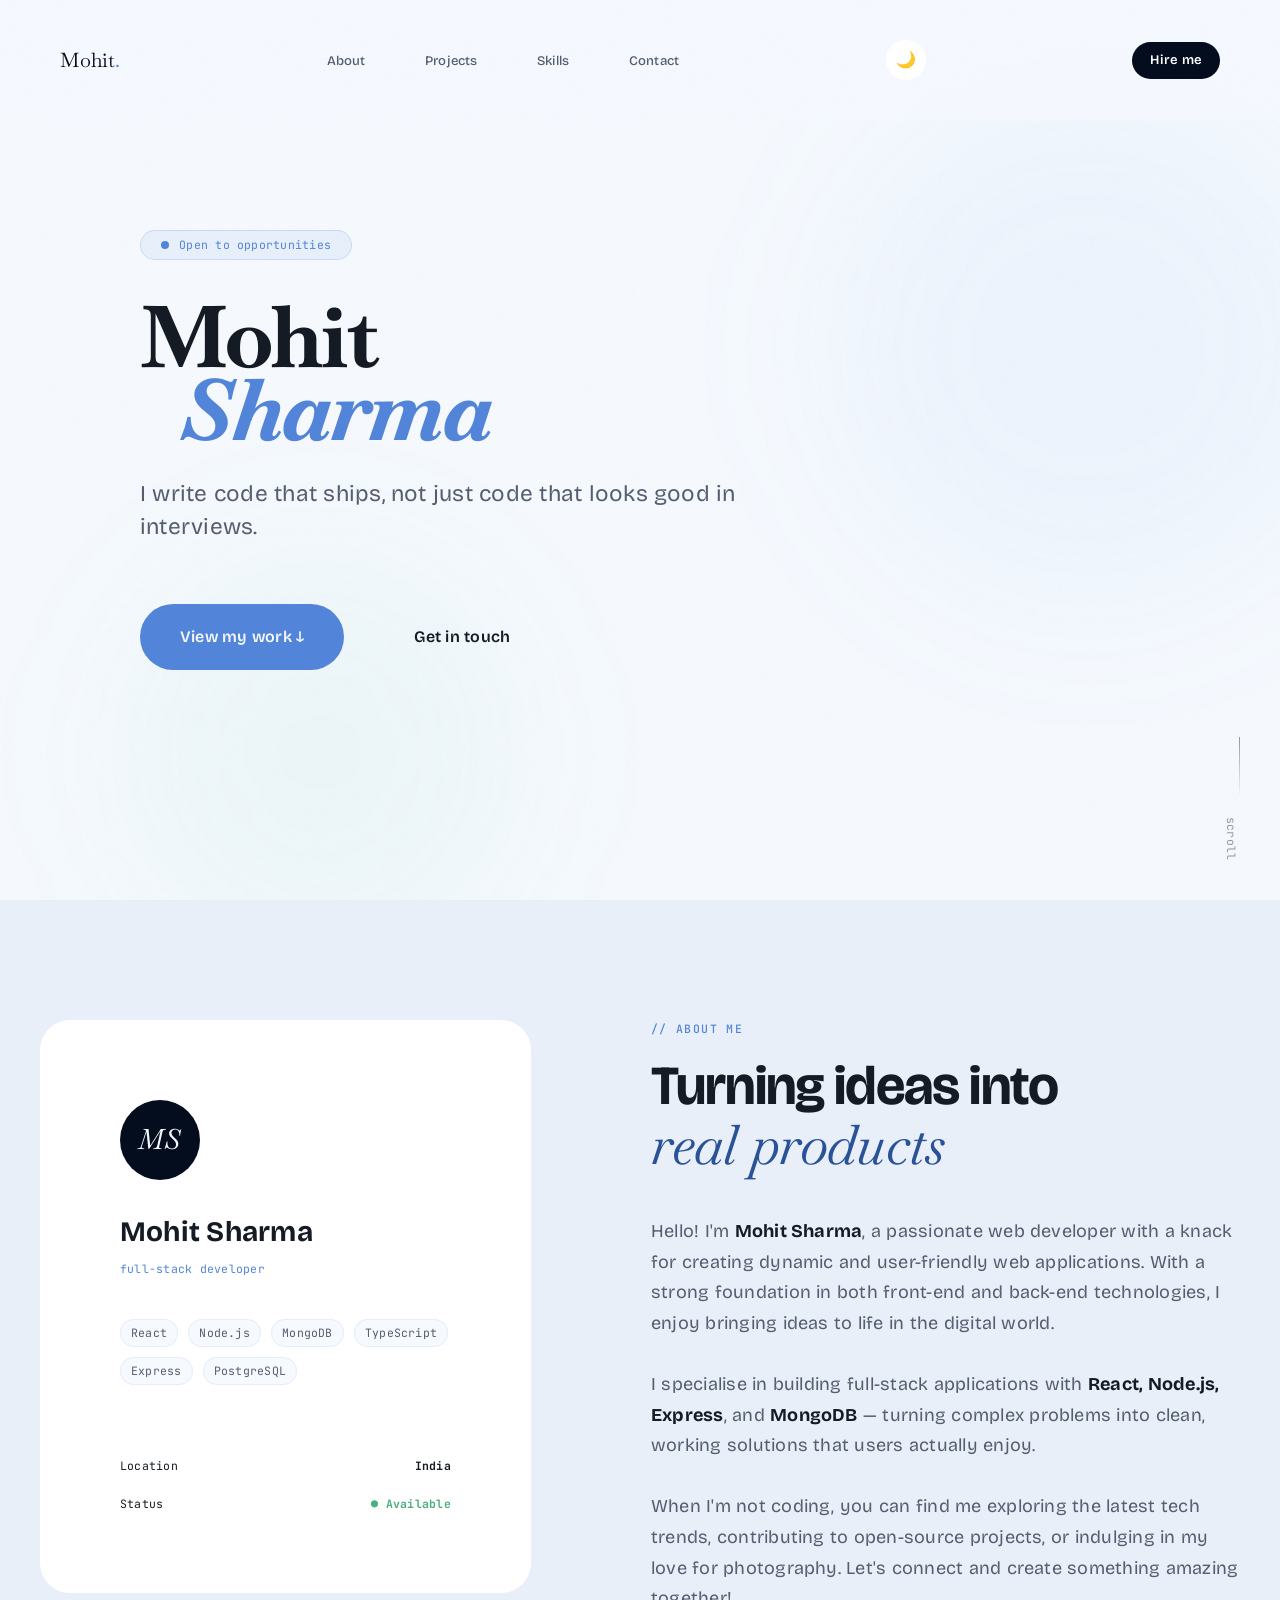
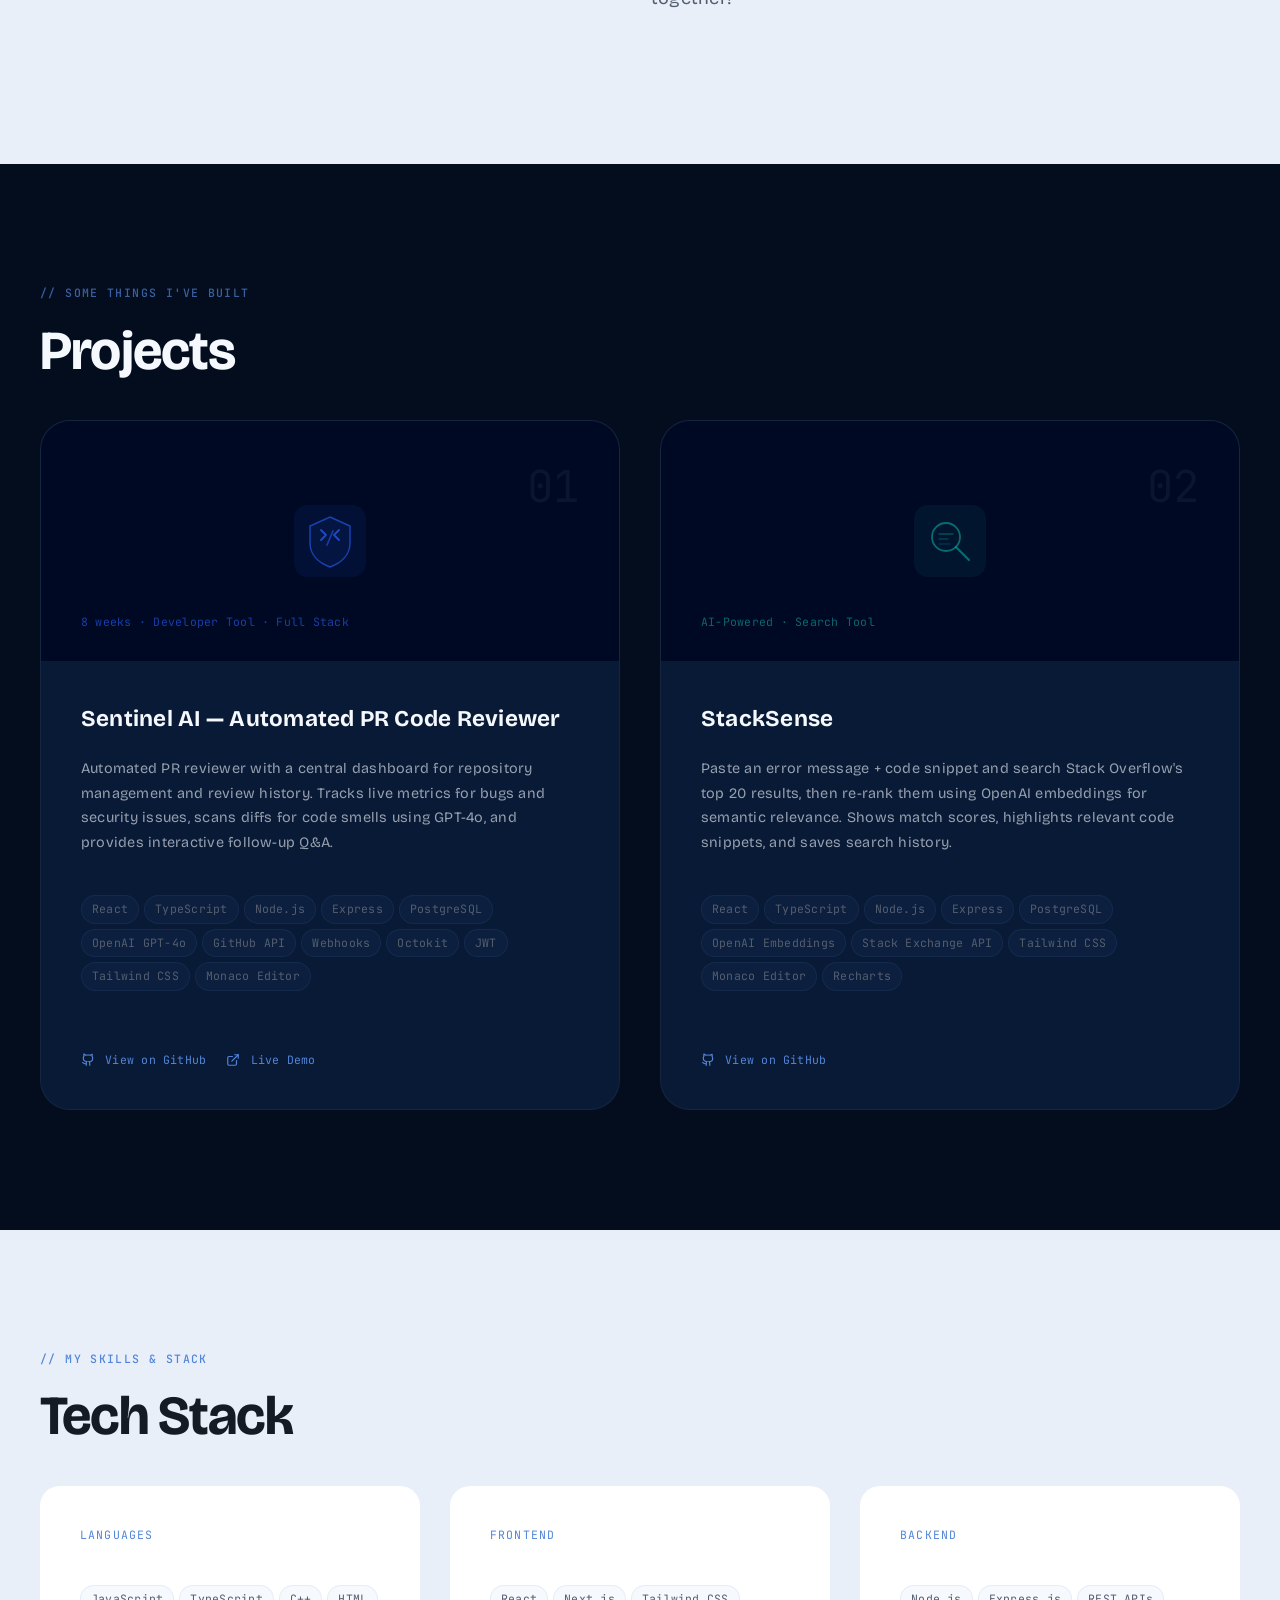
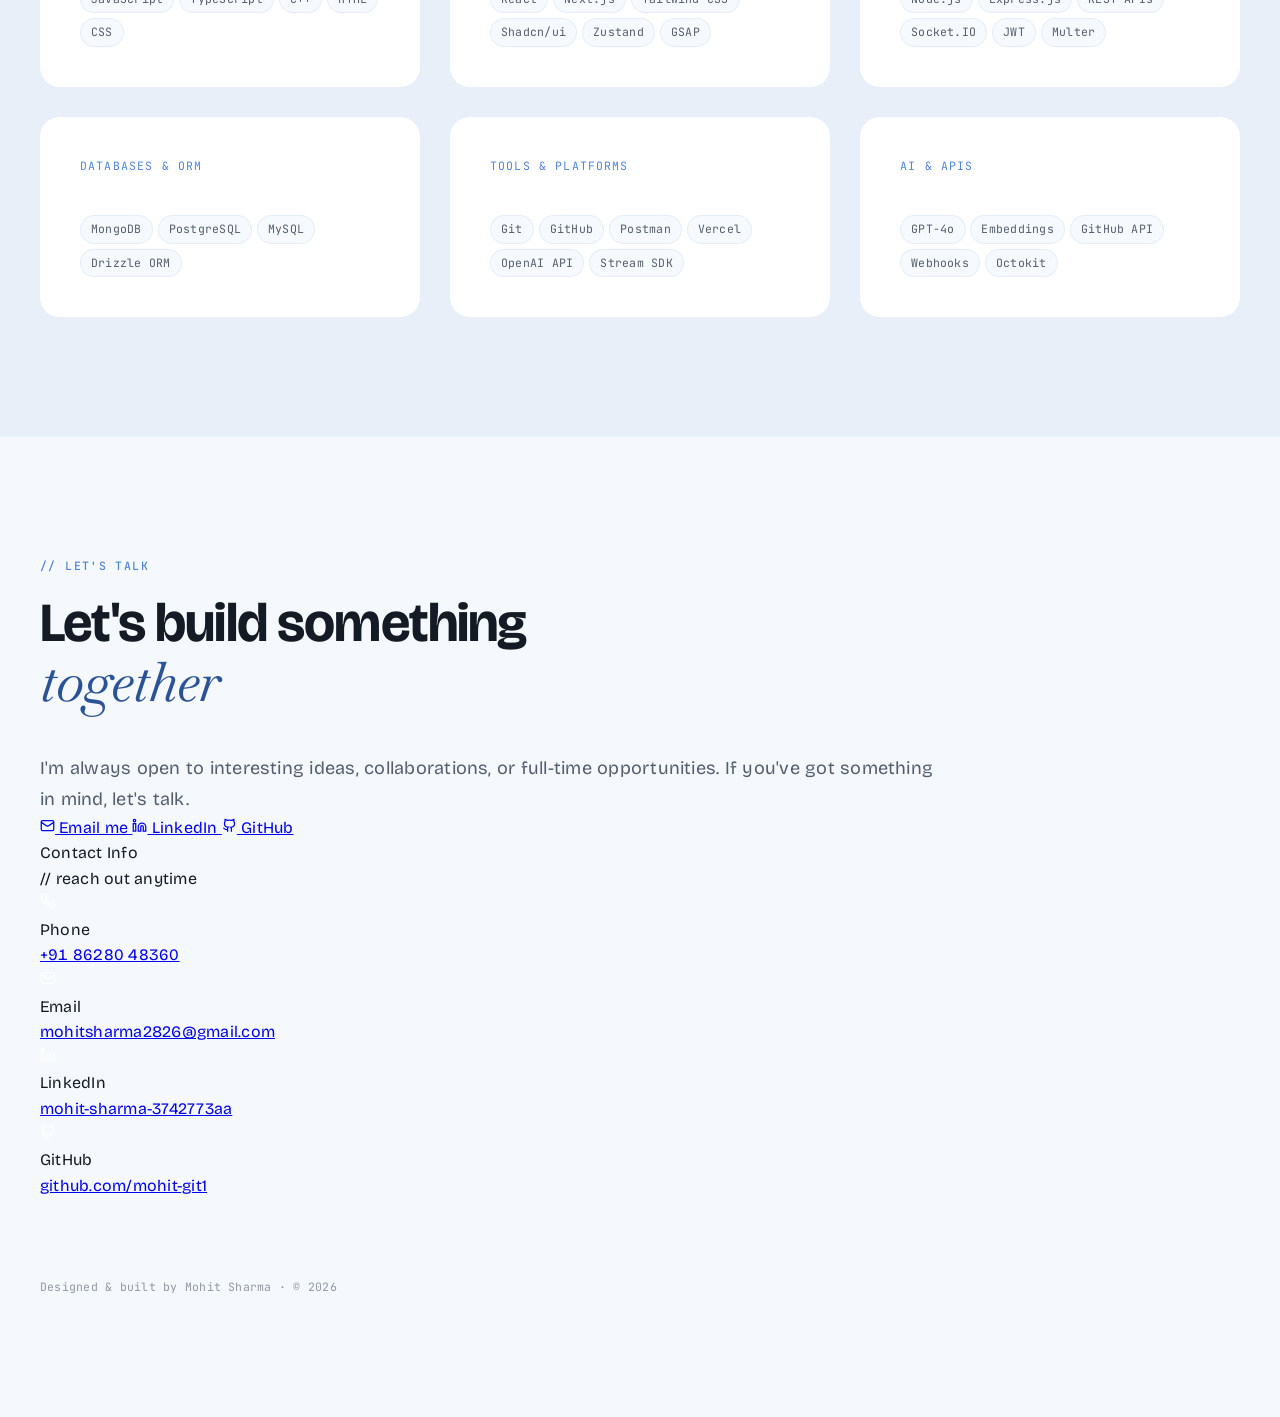
==== commit 52c487cd: "darka dn light mdoes" ====
--- a/index.html
+++ b/index.html
@@ -37,6 +37,9 @@
       <li><a href="#skills">Skills</a></li>
       <li><a href="#contact">Contact</a></li>
     </ul>
+    <button type="button" class="theme-toggle" aria-label="Switch to dark mode" aria-pressed="false">
+      <span class="theme-toggle-icon" aria-hidden="true">🌙</span>
+    </button>
     <a href="mailto:mohitsharma2826@gmail.com" class="nav-cta">Hire me</a>
   </nav>
 
--- a/css/design-system.css
+++ b/css/design-system.css
@@ -30,6 +30,10 @@
   /* Semantic Borders - Even more subtle */
   --border:       oklch(0% 0 0% / 6%);
   --border-deep:  oklch(0% 0 0% / 12%);
+  --white: oklch(100% 0 0);
+  --bg-alpha: color-mix(in oklab, var(--bg) 86%, transparent);
+  --navy-soft: oklch(28% 0.05 var(--hue));
+  --z-fixed: 1000;
 
   /* ── Typography (Fluid Scale) ── */
   --font-display: "Bricolage Grotesque", sans-serif;
@@ -67,6 +71,32 @@
   --tracking-display: -0.015em;
   --tracking-label:   0.12em;
   --tracking-tight:   -0.03em;
+  color-scheme: light;
+}
+
+:root[data-theme="dark"] {
+  --bg:      oklch(14% 0.02 var(--hue));
+  --bg-soft: oklch(18% 0.02 var(--hue));
+  --surface: oklch(22% 0.02 var(--hue));
+
+  --text:       oklch(95% 0.01 var(--hue));
+  --text-soft:  oklch(84% 0.02 var(--hue));
+  --text-muted: oklch(71% 0.02 var(--hue));
+
+  --accent:      oklch(72% 0.14 var(--hue));
+  --accent-soft: oklch(30% 0.05 var(--hue));
+  --accent-dark: oklch(82% 0.08 var(--hue));
+
+  --secondary:   oklch(78% 0.12 160);
+
+  --navy:       oklch(94% 0.01 var(--hue));
+  --navy-light: oklch(88% 0.02 var(--hue));
+  --navy-soft:  oklch(100% 0 0 / 82%);
+
+  --border:      oklch(100% 0 0 / 12%);
+  --border-deep: oklch(100% 0 0 / 22%);
+  --bg-alpha: color-mix(in oklab, var(--bg) 86%, transparent);
+  color-scheme: dark;
 }
 
 /* ── Typography Roles ── */
--- a/css/navbar.css
+++ b/css/navbar.css
@@ -42,6 +42,30 @@
   list-style: none;
 }
 
+.theme-toggle {
+  width: 40px;
+  height: 40px;
+  border-radius: 999px;
+  border: 1px solid var(--border-deep);
+  background: var(--surface);
+  color: var(--text);
+  display: inline-flex;
+  align-items: center;
+  justify-content: center;
+  cursor: pointer;
+  transition: transform 0.3s var(--ease-out), border-color 0.3s var(--ease-out), background 0.3s var(--ease-out);
+}
+
+.theme-toggle:hover {
+  transform: translateY(-1px);
+  border-color: var(--accent);
+}
+
+.theme-toggle-icon {
+  font-size: 1rem;
+  line-height: 1;
+}
+
 .nav-links a {
   font-size: 0.82rem;
   font-weight: 500;
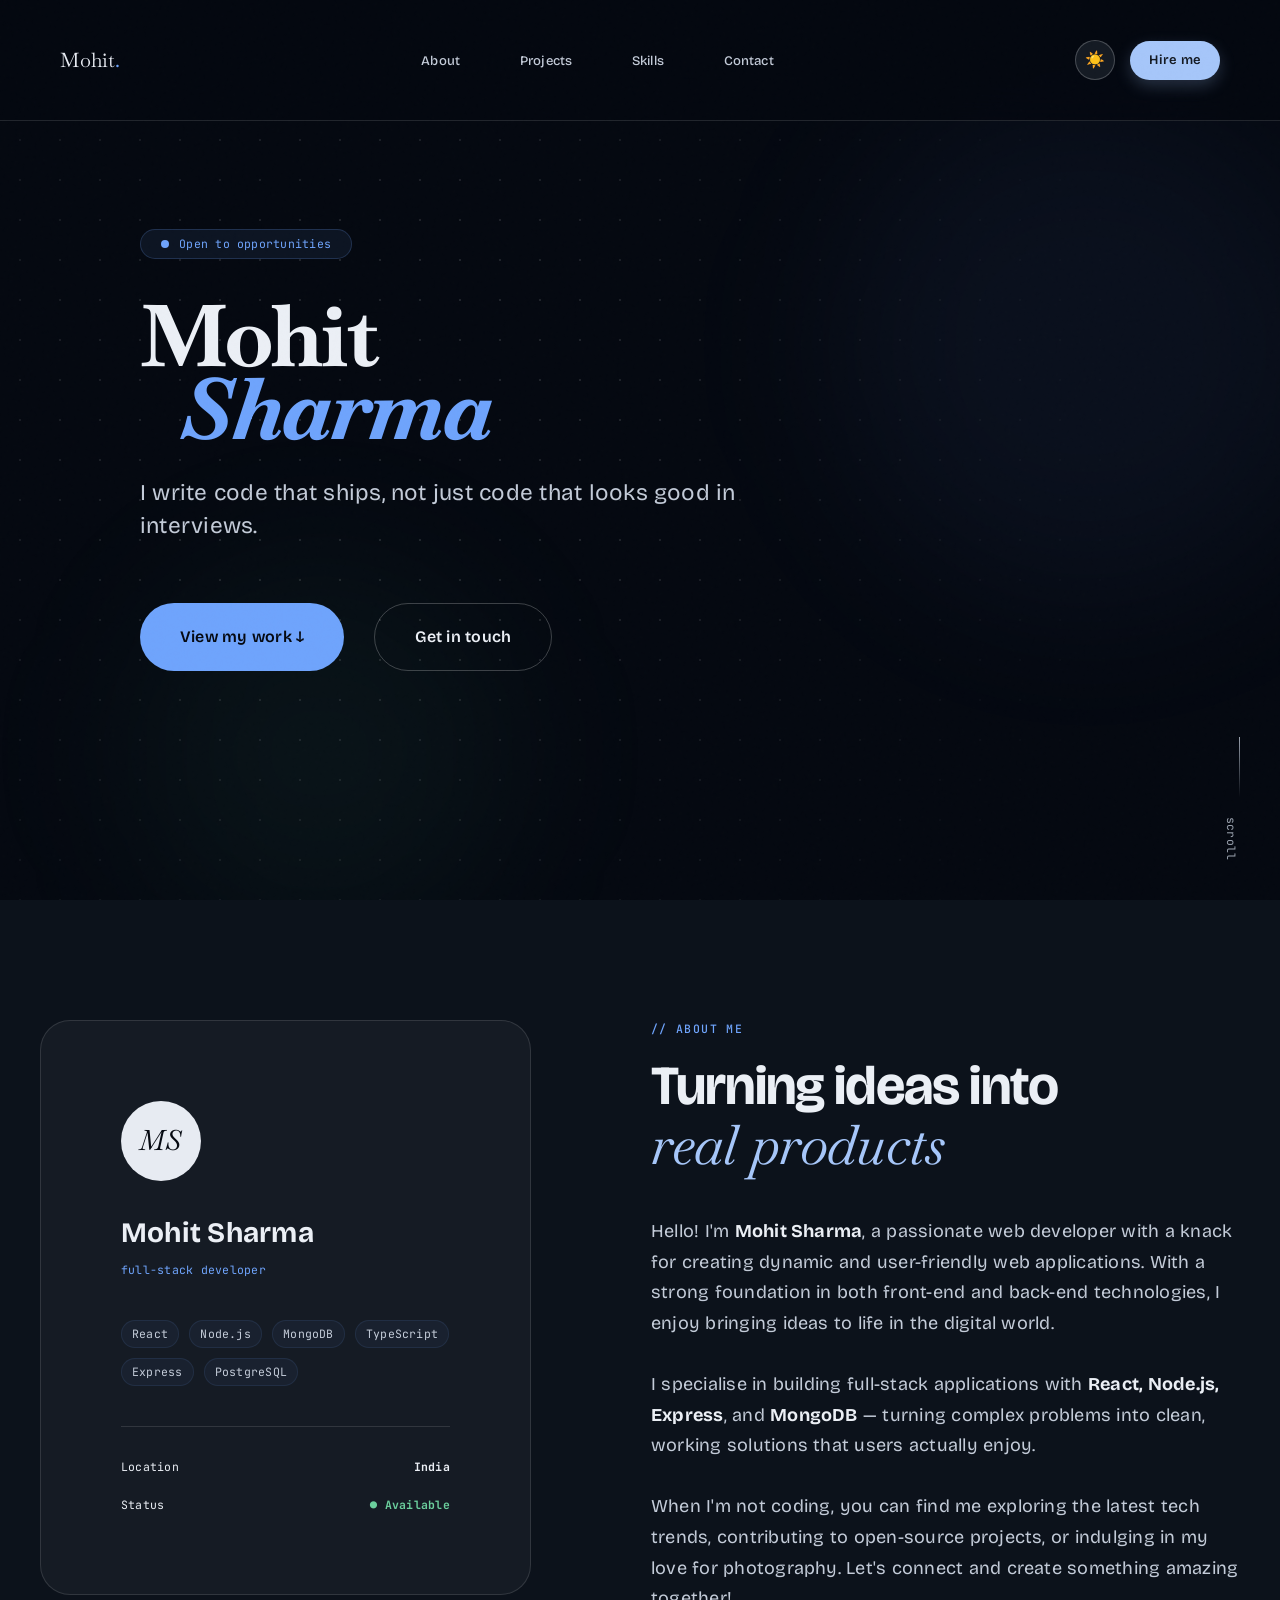
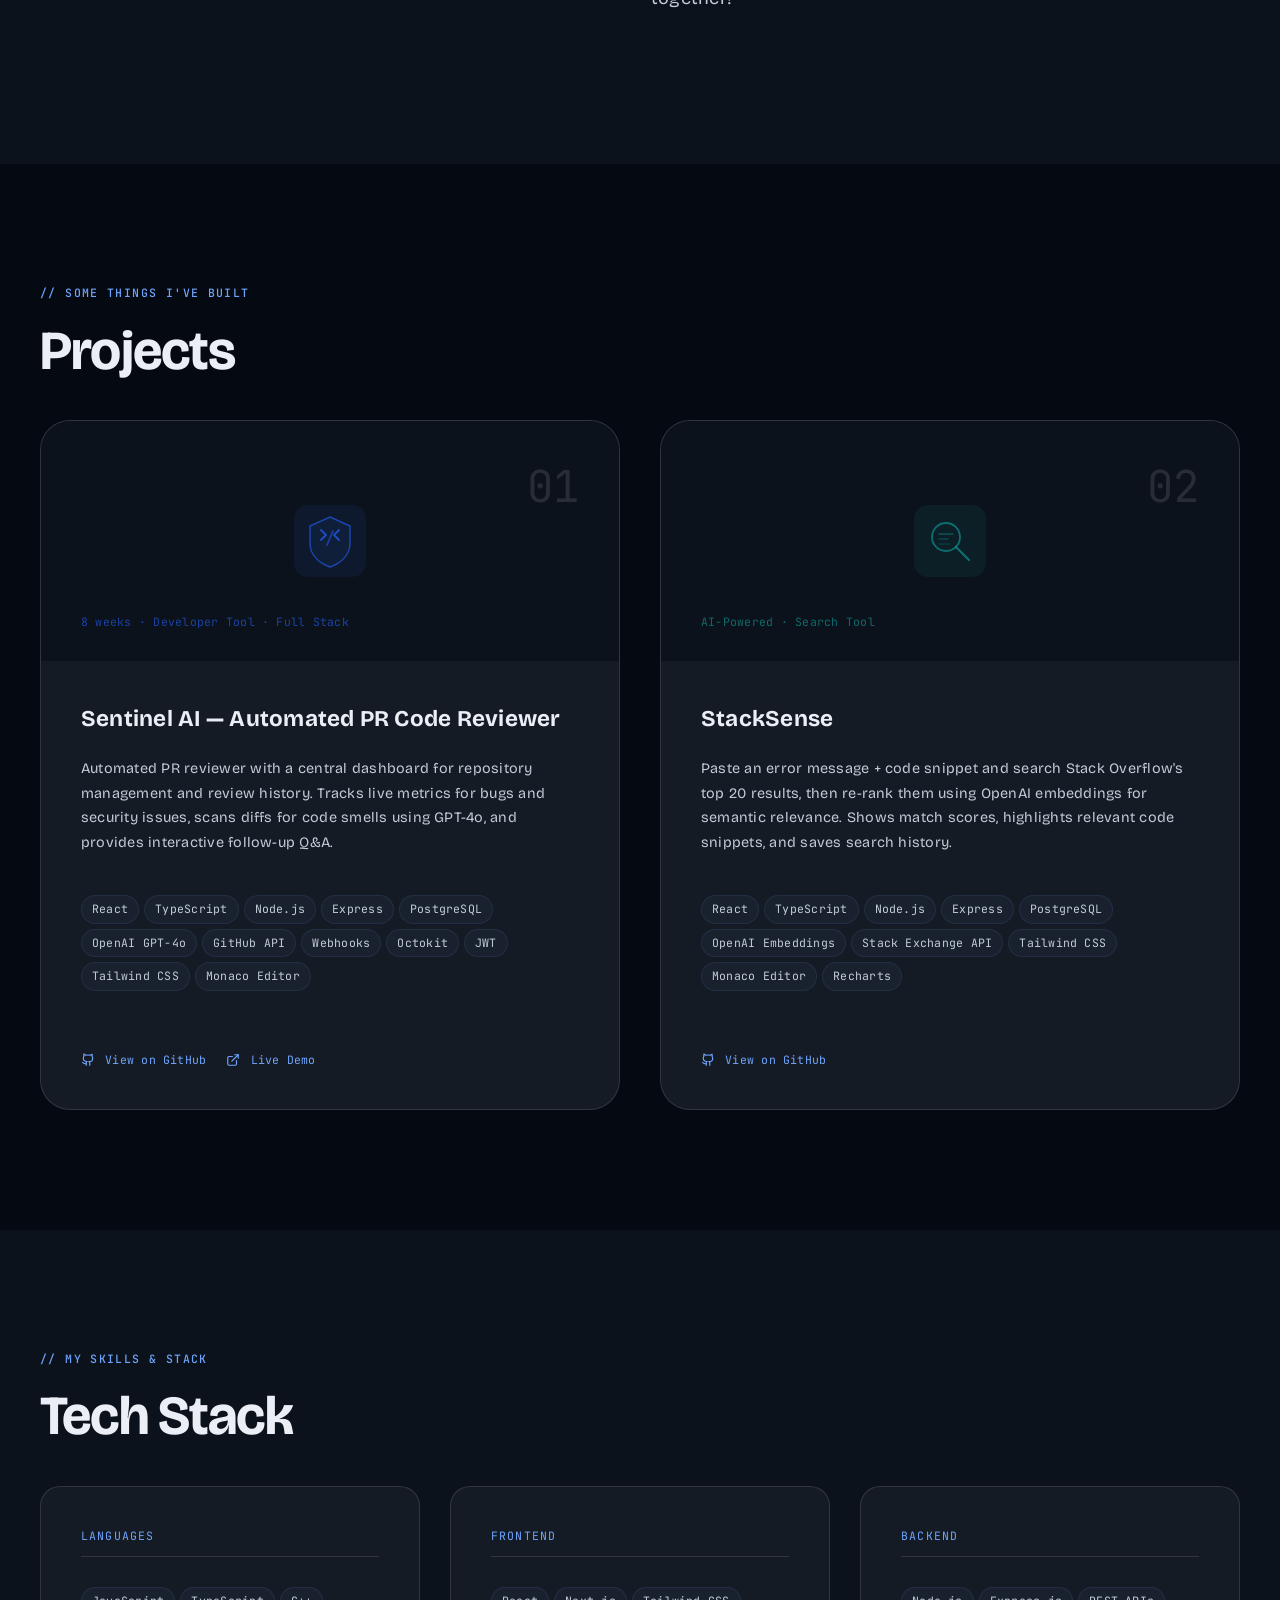
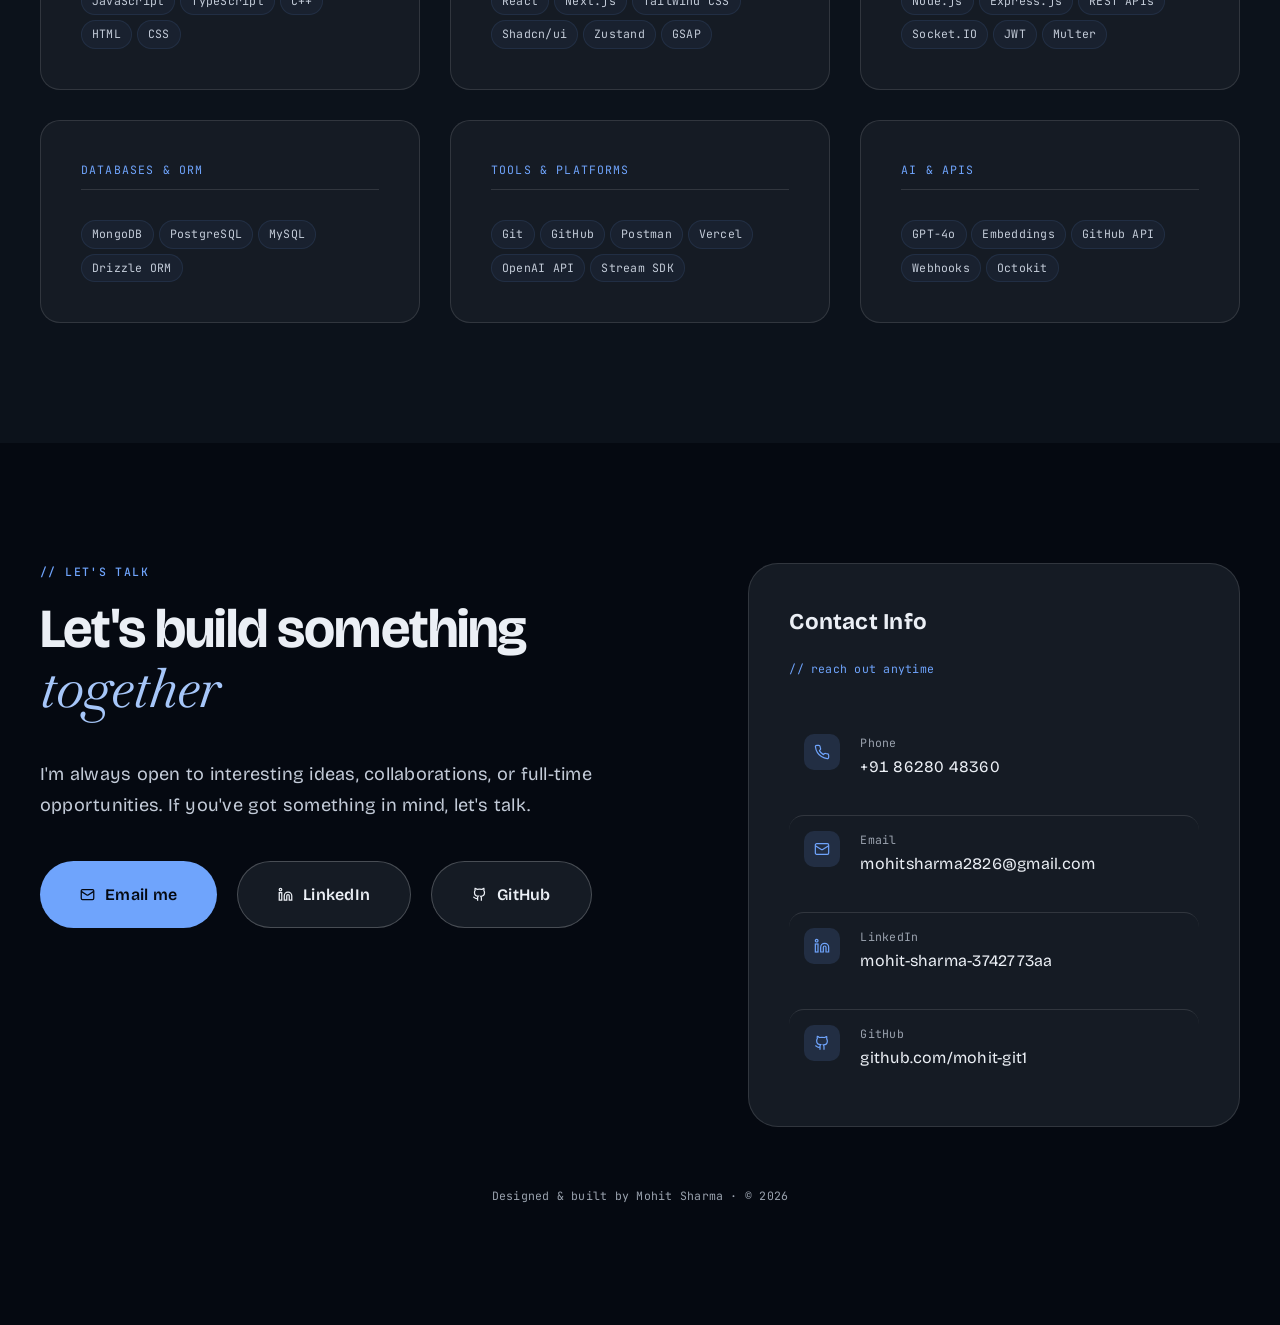
==== commit 1d3c3367: "color correction" ====
--- a/index.html
+++ b/index.html
@@ -37,10 +37,12 @@
       <li><a href="#skills">Skills</a></li>
       <li><a href="#contact">Contact</a></li>
     </ul>
-    <button type="button" class="theme-toggle" aria-label="Switch to dark mode" aria-pressed="false">
-      <span class="theme-toggle-icon" aria-hidden="true">🌙</span>
-    </button>
-    <a href="mailto:mohitsharma2826@gmail.com" class="nav-cta">Hire me</a>
+    <div class="nav-actions">
+      <button type="button" class="theme-toggle" aria-label="Switch to dark mode" aria-pressed="false">
+        <span class="theme-toggle-icon" aria-hidden="true">🌙</span>
+      </button>
+      <a href="mailto:mohitsharma2826@gmail.com" class="nav-cta">Hire me</a>
+    </div>
   </nav>
 
   <!-- ── HERO ── -->
--- a/css/navbar.css
+++ b/css/navbar.css
@@ -20,8 +20,14 @@
 
 nav.scrolled {
   padding: var(--space-s) var(--space-xl);
-  background: var(--white);
-  box-shadow: 0 4px 30px rgba(0, 0, 0, 0.03);
+  background: var(--surface);
+  box-shadow: 0 6px 24px oklch(0% 0 0% / 8%);
+}
+
+.nav-actions {
+  display: inline-flex;
+  align-items: center;
+  gap: var(--space-xs);
 }
 
 .nav-logo {
@@ -82,19 +88,23 @@
 .nav-cta {
   font-size: 0.82rem;
   font-weight: 600;
-  color: var(--white);
-  background: var(--navy);
+  color: var(--surface);
+  background: var(--accent-dark);
   padding: 8px 18px;
   border-radius: 100px;
   text-decoration: none;
-  transition: transform 0.3s var(--ease-out), background 0.3s var(--ease-out);
+  border: 1px solid oklch(from var(--accent-dark) l c h / 32%);
+  box-shadow: 0 6px 16px oklch(from var(--accent-dark) l c h / 22%);
+  transition: transform 0.3s var(--ease-out), background 0.3s var(--ease-out), border-color 0.3s var(--ease-out);
 }
 
 .nav-cta:hover {
-  background: var(--navy-soft);
+  background: var(--accent);
+  border-color: oklch(from var(--accent) l c h / 40%);
   transform: translateY(-1px);
 }
 
 @media (max-width: 900px) {
   .nav-links { display: none; }
+  .nav-cta { display: none; }
 }
--- a/css/projects.css
+++ b/css/projects.css
@@ -3,16 +3,16 @@
    ════════════════════════════════════════════════════════════ */
 
 #projects {
-  background: var(--navy);
-  color: var(--bg);
+  background: var(--bg);
+  color: var(--text);
 }
 
 #projects .label {
-  color: oklch(from var(--accent) l c h / 70%);
+  color: var(--accent);
 }
 
 #projects .heading {
-  color: var(--bg);
+  color: var(--text);
 }
 
 .proj-grid {
@@ -22,24 +22,20 @@
 }
 
 .proj-card {
-  background: var(--navy-light);
-  border: 1px solid oklch(from var(--bg) l c h / 5%);
+  background: var(--surface);
+  border: 1px solid var(--border);
   border-radius: var(--space-m);
   overflow: hidden;
   transition: transform var(--ease-out), border-color var(--ease-out), box-shadow var(--ease-out);
   display: flex;
   flex-direction: column;
-  box-shadow: 
-    0 4px 12px oklch(0% 0 0% / 10%),
-    0 12px 40px oklch(0% 0 0% / 20%);
+  box-shadow: 0 8px 28px oklch(0% 0 0% / 8%);
 }
 
 .proj-card:hover {
   transform: translateY(-8px);
-  border-color: oklch(from var(--accent) l c h / 30%);
-  box-shadow: 
-    0 8px 24px oklch(0% 0 0% / 15%),
-    0 24px 80px oklch(0% 0 0% / 30%);
+  border-color: oklch(from var(--accent) l c h / 28%);
+  box-shadow: 0 14px 38px oklch(0% 0 0% / 14%);
 }
 
 .proj-thumb {
@@ -48,7 +44,7 @@
   align-items: center;
   justify-content: center;
   position: relative;
-  background: oklch(from var(--navy-light) 15% c h); /* Darker top */
+  background: var(--bg-soft);
 }
 
 .proj-thumb-num {
@@ -57,7 +53,7 @@
   right: var(--space-l);
   font-family: var(--font-mono);
   font-size: var(--step-4);
-  color: oklch(from var(--bg) l c h / 5%);
+  color: oklch(from var(--text) l c h / 12%);
   pointer-events: none;
 }
 
@@ -67,7 +63,7 @@
   left: var(--space-l);
   font-family: var(--font-mono);
   font-size: var(--step--2);
-  color: oklch(from var(--bg) l c h / 40%);
+  color: var(--text-muted);
 }
 
 .proj-body {
@@ -82,14 +78,14 @@
   font-size: var(--step-1);
   font-weight: 700;
   margin-bottom: var(--space-s);
-  color: var(--bg);
+  color: var(--text);
 }
 
 .proj-desc {
   font-family: var(--font-display);
   font-size: var(--step--1);
   line-height: 1.7;
-  color: oklch(from var(--bg) l c h / 60%);
+  color: var(--text-soft);
   margin-bottom: var(--space-l);
 }
 
@@ -105,9 +101,9 @@
   font-size: var(--step--2);
   padding: 2px 8px;
   border-radius: 4px;
-  background: oklch(from var(--bg) l c h / 5%);
-  color: oklch(from var(--bg) l c h / 70%);
-  border: 1px solid oklch(from var(--bg) l c h / 10%);
+  background: oklch(from var(--accent) l c h / 8%);
+  color: var(--text-soft);
+  border: 1px solid oklch(from var(--accent) l c h / 16%);
 }
 
 .proj-link {
--- a/css/contact.css
+++ b/css/contact.css
@@ -1,94 +1,138 @@
 /* ════════════════════════════════════════════════════════════
-   contact.css — Final Polish for Reach
+   contact.css — Clean CTA + Dense Info Card
    ════════════════════════════════════════════════════════════ */
 
 #contact {
   background: var(--bg);
 }
 
-.contact-card {
-  background: var(--navy);
-  color: var(--bg);
-  padding: var(--space-3xl);
-  border-radius: var(--space-m);
-  text-align: center;
-  max-width: 800px;
-  margin: 0 auto;
-  position: relative;
-  overflow: hidden;
-  box-shadow: 0 20px 60px oklch(0% 0 0% / 25%);
+.contact-inner {
+  display: grid;
+  grid-template-columns: 1.15fr 0.9fr;
+  gap: var(--space-2xl);
+  align-items: start;
 }
 
-.contact-card::after {
-  content: '';
-  position: absolute;
-  bottom: -10%;
-  right: -10%;
-  width: 300px;
-  height: 300px;
-  background: radial-gradient(circle, oklch(from var(--accent) l c h / 15%) 0%, transparent 70%);
-  filter: blur(40px);
-  pointer-events: none;
+.contact-desc {
+  margin-bottom: var(--space-l);
 }
 
-.contact-title {
-  font-family: var(--font-serif);
-  font-size: var(--step-5);
-  line-height: 1;
-  margin-bottom: var(--space-s);
+.contact-links-row {
+  display: flex;
+  flex-wrap: wrap;
+  gap: var(--space-s);
 }
 
-.contact-title em {
-  font-style: italic;
-  color: var(--accent);
+.cl {
+  display: inline-flex;
+  align-items: center;
+  gap: var(--space-2xs);
+  padding: var(--space-s) var(--space-l);
+  border-radius: 999px;
+  text-decoration: none;
+  font-weight: 600;
+  transition: transform var(--ease-out), border-color var(--ease-out), background var(--ease-out), color var(--ease-out);
 }
 
-.contact-sub {
-  font-size: var(--step-0);
-  color: oklch(from var(--bg) l c h / 60%);
-  max-width: 45ch;
-  margin: 0 auto var(--space-xl);
-}
-
-.contact-links {
-  display: flex;
-  gap: var(--space-s);
-  justify-content: center;
-  flex-wrap: wrap;
-}
-
-.contact-link {
-  padding: var(--space-s) var(--space-l);
-  border-radius: 100px;
-  font-family: var(--font-display);
-  font-weight: 600;
-  text-decoration: none;
-  transition: transform var(--ease-out), filter var(--ease-out);
-}
-
-.contact-link:hover {
+.cl:hover {
   transform: translateY(-2px);
 }
 
-.cl-primary {
+.cl-filled {
   background: var(--accent);
   color: var(--bg);
 }
 
-.cl-outline {
-  background: transparent;
-  color: var(--bg);
-  border: 1px solid oklch(from var(--bg) l c h / 20%);
+.cl-soft {
+  background: var(--surface);
+  border: 1px solid var(--border-deep);
+  color: var(--text);
 }
 
-.cl-outline:hover {
+.cl-soft:hover {
   border-color: var(--accent);
   color: var(--accent);
 }
 
+.contact-right {
+  background: var(--surface);
+  border: 1px solid var(--border);
+  border-radius: var(--space-m);
+  padding: var(--space-l);
+  display: grid;
+  gap: var(--space-s);
+  box-shadow: 0 10px 30px oklch(0% 0 0% / 8%);
+}
+
+.contact-right-title {
+  font-family: var(--font-display);
+  font-size: var(--step-1);
+  font-weight: 700;
+  color: var(--text);
+}
+
+.contact-right-sub {
+  font-family: var(--font-mono);
+  font-size: var(--step--2);
+  color: var(--accent);
+  margin-bottom: var(--space-s);
+}
+
+.contact-info-row {
+  display: grid;
+  grid-template-columns: 36px 1fr;
+  gap: var(--space-s);
+  align-items: start;
+  padding: var(--space-xs);
+  border-radius: var(--space-xs);
+}
+
+.contact-info-row + .contact-info-row {
+  border-top: 1px solid var(--border);
+}
+
+.ci-icon {
+  width: 36px;
+  height: 36px;
+  border-radius: 10px;
+  background: oklch(from var(--accent) l c h / 14%);
+  display: inline-flex;
+  align-items: center;
+  justify-content: center;
+  color: var(--accent);
+}
+
+.ci-icon svg {
+  stroke: currentColor;
+}
+
+.ci-label {
+  font-family: var(--font-mono);
+  font-size: var(--step--2);
+  color: var(--text-muted);
+  margin-bottom: 2px;
+}
+
+.ci-value,
+.ci-value a {
+  color: var(--text);
+  text-decoration: none;
+}
+
+.ci-value a:hover {
+  color: var(--accent);
+}
+
 .contact-footer {
-  margin-top: var(--space-2xl);
+  margin-top: var(--space-xl);
+  text-align: center;
   font-family: var(--font-mono);
   font-size: var(--step--2);
   color: var(--text-muted);
 }
+
+@media (max-width: 900px) {
+  .contact-inner {
+    grid-template-columns: 1fr;
+  }
+}
